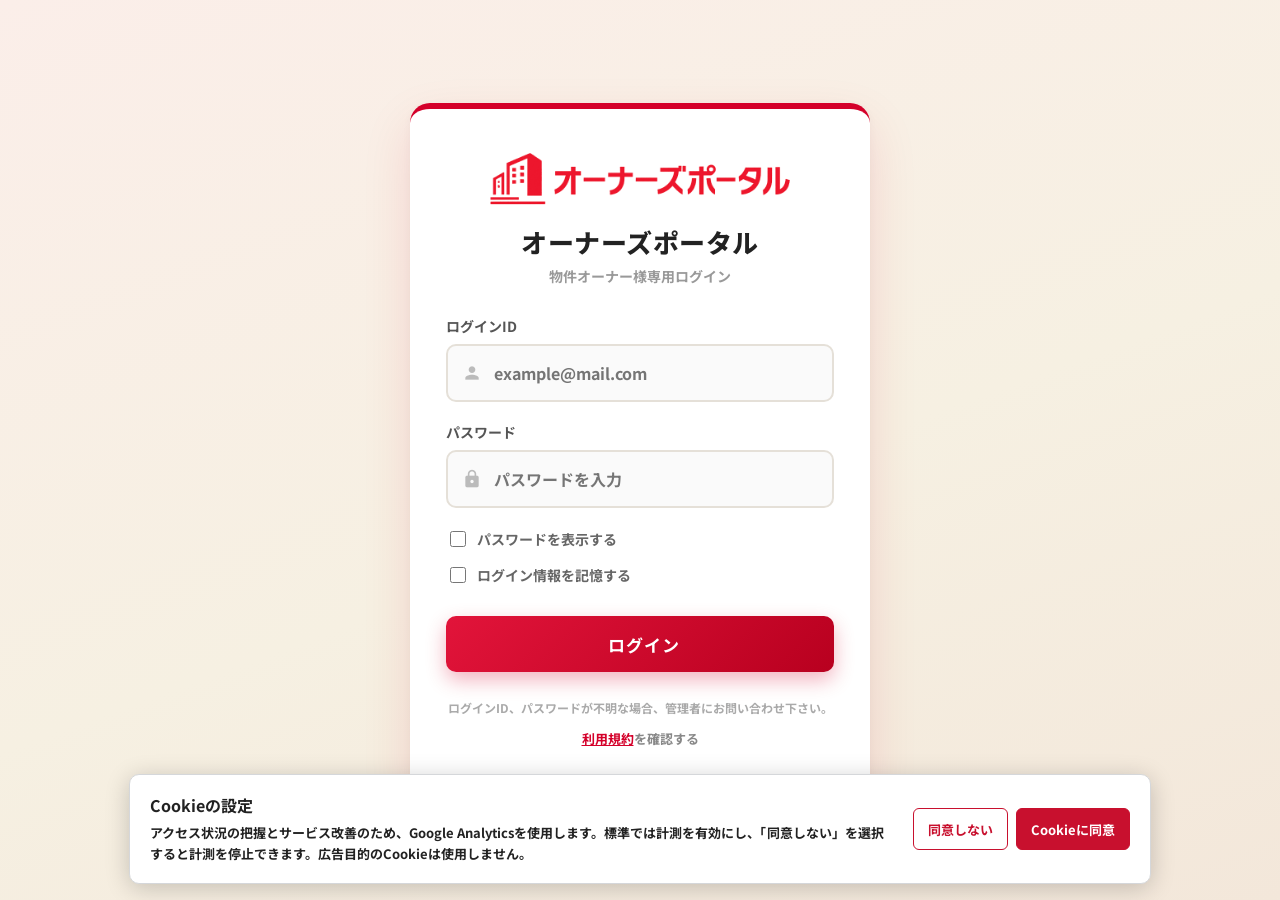
==== index.html @ cf44e049 "Add files via upload" ====
<!DOCTYPE html>
<html lang="ja">

  <head>
    <meta charset="UTF-8">
    <meta name="viewport" content="width=device-width, initial-scale=1">
    <title>オーナーズポータル</title>
    <link rel="icon" type="image/png" href="https://mpg023.github.io/OwnersPortal/favicon.png">
    <link rel="apple-touch-icon" href="https://mpg023.github.io/OwnersPortal/favicon.png">
    <meta name="apple-mobile-web-app-capable" content="yes">
    <meta name="apple-mobile-web-app-title" content="オーナーズポータル">
    <meta name="mobile-web-app-capable" content="yes">
    <link rel="manifest" href="./manifest.json">
    <script src="https://cdn.onesignal.com/sdks/web/v16/OneSignalSDK.page.js" defer></script>

<!-- Google tag (gtag.js) -->
<script async src="https://www.googletagmanager.com/gtag/js?id=G-DFJD58B505"></script>

<script>
window.dataLayer = window.dataLayer || [];

function gtag(){dataLayer.push(arguments);}

gtag('consent', 'default', {
  'analytics_storage': localStorage.getItem('owners_portal_analytics_consent') === 'denied'
    ? 'denied'
    : 'granted',
  'ad_storage': 'denied',
  'ad_user_data': 'denied',
  'ad_personalization': 'denied',
  'functionality_storage': 'granted',
  'security_storage': 'granted'
});

const analyticsConsentKey = 'owners_portal_analytics_consent';
const savedAnalyticsConsent = localStorage.getItem(analyticsConsentKey);

if (savedAnalyticsConsent === 'granted' || !savedAnalyticsConsent) {
  gtag('consent', 'update', {
    'analytics_storage': 'granted'
  });
}

function setCookieConsent(allowAnalytics) {
  const analyticsStorage = allowAnalytics ? 'granted' : 'denied';
  gtag('consent', 'update', {
    'analytics_storage': analyticsStorage,
    'ad_storage': 'denied',
    'ad_user_data': 'denied',
    'ad_personalization': 'denied'
  });
  if (allowAnalytics) {
    gtag('config', 'G-DFJD58B505', {
      send_page_view: true,
      debug_mode: true
    });
  }
  localStorage.setItem(analyticsConsentKey, analyticsStorage);
  document.getElementById('cookieConsentBanner').hidden = true;
  document.getElementById('cookieConsentSettings').hidden = false;
}

function showCookieConsent() {
  document.getElementById('cookieConsentBanner').hidden = false;
}

gtag('js', new Date());

gtag('config', 'G-DFJD58B505', {
  send_page_view: true,
  debug_mode: true
});
</script><link rel='stylesheet' href='https://fonts.googleapis.com/icon?family=Material+Icons'><link rel="stylesheet" href="https://fonts.googleapis.com/css2?family=Noto+Sans+JP:wght@300;400;500;600;700&display=swap"><link rel="stylesheet" href="./style.css">

  </head>
    
  <body>
  <link rel='stylesheet' href='https://fonts.googleapis.com/icon?family=Material+Icons'>

<section id="cookieConsentBanner" class="cookie-consent-banner" aria-label="Cookieの同意設定" aria-live="polite" hidden>
  <div class="cookie-consent-copy">
    <strong>Cookieの設定</strong>
    <p>アクセス状況の把握とサービス改善のため、Google Analyticsを使用します。標準では計測を有効にし、「同意しない」を選択すると計測を停止できます。広告目的のCookieは使用しません。</p>
  </div>
  <div class="cookie-consent-actions">
    <button type="button" class="cookie-consent-reject" onclick="setCookieConsent(false)">同意しない</button>
    <button type="button" class="cookie-consent-accept" onclick="setCookieConsent(true)">Cookieに同意</button>
  </div>
</section>
<button id="cookieConsentSettings" class="cookie-consent-settings" type="button" onclick="showCookieConsent()" hidden>Cookie設定</button>
<script>
if (localStorage.getItem(analyticsConsentKey) === 'granted' || localStorage.getItem(analyticsConsentKey) === 'denied') {
  document.getElementById('cookieConsentSettings').hidden = false;
} else {
  document.getElementById('cookieConsentBanner').hidden = false;
}
</script>
	  
<div id="loginPage" class="login-page">

  <div class="login-box">

    <div class="login-logo">
      <img src="./images/owner-logo.png" alt="オーナーズポータル" onerror="this.style.display='none'">
    </div>

    <h1 class="login-title">オーナーズポータル</h1>
    <p class="login-subtitle">物件オーナー様専用ログイン</p>

    <form id="loginForm" autocomplete="on">

      <div class="input-group">
        <label>ログインID</label>
        <div class="input-with-icon">
          <span class="material-icons">person</span>
          <input type="email" id="email" name="username" autocomplete="username" placeholder="example@mail.com">
        </div>
      </div>

      <div class="input-group">
        <label>パスワード</label>
        <div class="input-with-icon">
          <span class="material-icons">lock</span>
          <input type="password" id="password" name="password" autocomplete="current-password" placeholder="パスワードを入力">
        </div>
      </div>

      <div class="show-pass">
        <input type="checkbox" id="showPassCheckbox" onclick="togglePassword()">
        <label for="showPassCheckbox">パスワードを表示する</label>
      </div>

      <div class="remember-me">
        <input type="checkbox" id="rememberMeCheckbox">
        <label for="rememberMeCheckbox">ログイン情報を記憶する</label>
      </div>

      <button type="submit" class="login-btn">
        <span class="material-icons"></span>
        ログイン
      </button>

    </form>

    <p class="login-text">
      ログインID、パスワードが不明な場合、管理者にお問い合わせ下さい。
    </p>

    <p class="login-terms-link">
      <a href="javascript:void(0)" onclick="openTerms()">利用規約</a>を確認する
    </p>

  </div>

</div>

<!-- 利用規約（ログイン前でも閲覧できるよう、認証の外側に配置） -->
<div id="termsModal" class="pdf-viewer-modal">
  <div class="pdf-viewer-box terms-box">

    <div class="pdf-viewer-header">
      <span>利用規約</span>
      <button class="close-photo" onclick="closeTerms()">✕</button>
    </div>

    <div class="terms-body">
     
      <h3>第1条（適用）</h3>
      <p>
        本規約は、オーナーズポータル（以下「本サービス」といいます）の利用条件を定めるものです。
        本サービスをご利用いただく物件オーナー様（以下「利用者」といいます）は、本規約に同意のうえ、本サービスをご利用いただきます。
      </p>

      <h3>第2条（ログインID・パスワードの管理）</h3>
      <p>
        利用者は、自己の責任において、本サービスのログインID・パスワードを適切に管理するものとします。
        利用者は、いかなる場合にもログインID・パスワードを第三者に譲渡・貸与・共有してはならないものとします。
        ログインID・パスワードの管理不十分、使用上の過誤、第三者の使用等によって生じた損害の責任は利用者が負うものとし、運営者は一切の責任を負いません。
      </p>

      <h3>第3条（禁止事項）</h3>
      <p>利用者は、本サービスの利用にあたり、以下の行為をしてはならないものとします。</p>
      <ul>
        <li>法令または公序良俗に違反する行為</li>
        <li>他の利用者のログインID・パスワードを不正に使用する行為</li>
        <li>本サービスを通じて知り得た入居者様の氏名・家賃等の情報を、正当な目的なく第三者に開示・提供する行為</li>
        <li>本サービスの運営を妨害するおそれのある行為</li>
        <li>その他、運営者が不適切と判断する行為</li>
      </ul>

      <h3>第4条（提供情報の取り扱い）</h3>
      <p>
        本サービスに表示される入居者様の氏名・家賃・お支払い状況等の情報は、利用者ご自身が所有する物件の管理に関する情報であり、機密情報として適切に管理いただくものとします。
        利用者は、当該情報を本来の目的以外に使用してはならないものとします。
      </p>

      <h3>第5条（免責事項）</h3>
      <p>
        運営者は、本サービスに表示される情報の正確性・完全性・最新性について保証するものではありません。
        本サービスは、システムメンテナンス、通信障害、天災その他の事由により、予告なく一時的に利用できなくなる場合があります。
        運営者は、本サービスの利用または利用できなかったことにより利用者に生じた損害について、運営者の故意または重過失による場合を除き、一切の責任を負いません。
      </p>

      <h3>第6条（本サービスの変更・中断・終了）</h3>
      <p>
        運営者は、利用者への事前の通知なく、本サービスの内容を変更し、または本サービスの提供を中断・終了することができるものとします。
      </p>

      <h3>第7条（本規約の変更）</h3>
      <p>
        運営者は、必要と判断した場合には、利用者への通知なく本規約を変更できるものとします。変更後の本規約は、本サービス上に表示した時点より効力を生じるものとします。
      </p>

      <h3>第8条（準拠法・管轄裁判所）</h3>
      <p>
        本規約の解釈にあたっては、日本法を準拠法とします。本サービスに関して紛争が生じた場合には、運営者の本店所在地を管轄する裁判所を専属的合意管轄とします。
      </p>

      <h3>第9条（お問い合わせ）</h3>
      <p>
        本サービスに関するお問い合わせは、管理担当者までご連絡ください。
      </p>
      <h3 class="title_02 c-Heading--default">オーナーズポータルの利用について</h3>
		<div class="messages01">
			<p>本アプリケーションおよび本サービスの提供等にあたり、下記に記載する利用者情報を取得し、当該サービスの提供に必要な範囲内で利用します。</p>
			
			<h4>1. 情報収集モジュールによる取得</h4>
			<p>本アプリケーションおよび本サービスでは、下記の情報収集モジュールを利用し、<br>
			本サービスの品質向上を目的として、アプリの利用・操作履歴を取得し、アクセス状況及び利用状況の解析を行っています。 <br>
			これらの情報収集モジュールでは、個人を識別しない形で本サービスの利用に関する情報を収集しており、<br>
			当該情報がご利用者様を特定するために使用されることはありません。</p>
			
			<h5>１）Google Analytics</h5>
			<p>提供会社：Google Inc.<br>
			サービス名称：Google Analytics(<a href="https://marketingplatform.google.com/about/analytics/terms/jp/" target="_blank" class="c-text-break">https://marketingplatform.google.com/about/analytics/terms/jp/</a>)<br>
			プライバシーポリシー：<a href="https://www.google.com/intl/ja/policies/privacy/" target="_blank" class="c-text-break">https://www.google.com/intl/ja/policies/privacy/</a></p>
			
			<h5>２）Firebase Analytics </h5>
			<p>提供会社：Google Inc.<br>
			サービス名称：Firebase Analytics(<a href="https://firebase.google.com/terms/analytics?hl=ja" target="_blank" class="c-text-break">https://firebase.google.com/terms/analytics?hl=ja</a>)<br>
			プライバシーポリシー：<a href="https://www.google.com/intl/ja/policies/privacy/" target="_blank" class="c-text-break">https://www.google.com/intl/ja/policies/privacy/</a></p>

      <h5>３）Appmill（アプミル） </h5>
			<p>提供会社：株式会社ビヨンド.<br>
			サービス名称：Webサイト自動監視サービス Appmill（アプミル）(<a href="https://appmill.work/terms/" target="_blank" class="c-text-break">https://appmill.work/terms/</a>)<br>
			プライバシーポリシー：<a href="https://beyondjapan.com/privacypolicy/" target="_blank" class="c-text-break">https://beyondjapan.com/privacypolicy/</a></p>
			
      
			<h4>2. 位置情報の収集・利用</h4>
			<p>利用目的：本アプリケーションおよび本サービス提供の際、位置情報を確認し、位置情報に合わせたサービスの提供をするため。<br>
			取得方法：本アプリケーションおよび本サービスによる自動取得<br>
			なお、位置情報の収集を停止するには、情報端末上の設定の変更により位置情報の送信を停止することができます。</p>
		</div>

      <p class="terms-updated">制定日：2026年8月14日</p>
     <p class="terms-updated">改定日：2026年10月11日</p>
    </div>

  </div>
</div>

<!-- 一定時間操作がない場合に表示する画面 -->
<div id="timeoutPage" class="timeout-page" style="display:none;">

  <p>
    一定時間操作がありませんでしたので、安全確保のため画面を切断しました。<br>
    誠に申し訳ございませんが、画面下の”ログイン画面へ”から再度ログイン処理をお願いします。
  </p>

  <button class="timeout-btn" onclick="goToLoginFromTimeout()">
    ログイン画面へ
  </button>

</div>

<div class="app" id="portal" style="display:none;">

  <header class="mobile-portal-header">
    <div class="mobile-portal-brand"><img src="./images/owner-logo.png" alt="&#x30AA;&#x30FC;&#x30CA;&#x30FC;&#x30BA;&#x30DD;&#x30FC;&#x30BF;&#x30EB;" onerror="this.style.display='none'"></div>
    <button class="mobile-portal-menu-button" type="button" aria-label="&#x30E1;&#x30CB;&#x30E5;&#x30FC;&#x3092;&#x958B;&#x304F;" aria-controls="mobile-portal-menu" aria-expanded="false">
      <span class="mobile-portal-icon-wrap"><span class="mobile-portal-menu-icon" aria-hidden="true"><i></i><i></i><i></i></span><span class="mobile-portal-badge" aria-hidden="true" hidden></span></span>
      <span class="mobile-portal-menu-label">MENU</span>
    </button>
    <nav id="mobile-portal-menu" class="mobile-portal-menu" aria-label="&#x30E1;&#x30CB;&#x30E5;&#x30FC;" hidden>
      <button type="button" data-action="home"><span class="material-icons" aria-hidden="true">home</span>&#x30DB;&#x30FC;&#x30E0;</button>
      <button type="button" data-action="building"><span class="material-icons" aria-hidden="true">apartment</span>&#x5EFA;&#x7269;&#x306E;&#x72B6;&#x6CC1;</button>
      <button type="button" data-action="payment"><span class="material-icons" aria-hidden="true">payments</span>&#x304A;&#x652F;&#x6255;&#x3044;&#x306E;&#x72B6;&#x6CC1;</button>
      <button type="button" data-action="notice"><span class="material-icons" aria-hidden="true">campaign</span>&#x304A;&#x77E5;&#x3089;&#x305B;<span class="mobile-notice-count" hidden></span></button>
      <button type="button" data-action="inquiry"><span class="material-icons" aria-hidden="true">mail</span>&#x304A;&#x554F;&#x3044;&#x5408;&#x308F;&#x305B;</button>
      <button type="button" data-action="settings"><span class="material-icons" aria-hidden="true">settings</span>&#x8A2D;&#x5B9A;</button>
      <section class="mobile-menu-footer">
        <div class="mobile-menu-font-setting">
          <div class="mobile-menu-font-title"><span class="material-icons" aria-hidden="true">format_size</span><span>&#x6587;&#x5B57;&#x30B5;&#x30A4;&#x30BA;&#x306E;&#x5909;&#x66F4;</span></div>
          <div class="mobile-menu-font-options" role="group" aria-label="&#x6587;&#x5B57;&#x30B5;&#x30A4;&#x30BA;"><button type="button" data-size="small" aria-pressed="false">&#x5C0F;</button><button type="button" data-size="medium" aria-pressed="false">&#x4E2D;</button><button type="button" data-size="large" aria-pressed="false">&#x5927;</button></div>
        </div>
        <button type="button" class="mobile-menu-logout"><span class="material-icons" aria-hidden="true">logout</span>&#x30ED;&#x30B0;&#x30A2;&#x30A6;&#x30C8;</button>
      </section>
    </nav>
  </header>

  <header class="top-header">

    <div class="logo">
      <img src="./images/owner-logo.png" alt="オーナーズポータル" onerror="this.style.display='none'">
    </div>

    <div class="owner-info">
      <div id="ownerName">読み込み中...</div>
      <div id="ownerRole"></div>
    </div>

    <button class="logout-btn" onclick="logout()">
      ログアウト
    </button>

  </header>

  <section id="home" class="page active">

    <!-- スライダー -->
    <div class="home-slider">

      <div class="slides">

        <img class="slide active" src="https://mpg023.github.io/OwnersPortal/images/slider/slide1.jpg" onerror="this.style.display='none'">

        <img class="slide" src="https://mpg023.github.io/OwnersPortal/images/slider/slide2.JPG" onerror="this.style.display='none'">

        <img class="slide" src="https://mpg023.github.io/OwnersPortal/images/slider/slide3.JPG" onerror="this.style.display='none'">

        <img class="slide" src="https://mpg023.github.io/OwnersPortal/images/slider/slide4.JPG" onerror="this.style.display='none'">

        <img class="slide" src="https://mpg023.github.io/OwnersPortal/images/slider/slide5.JPG" onerror="this.style.display='none'">

		<img class="slide" src="https://mpg023.github.io/OwnersPortal/images/slider/slide6.JPG" onerror="this.style.display='none'">

		<img class="slide" src="https://mpg023.github.io/OwnersPortal/images/slider/slide7.JPG" onerror="this.style.display='none'">
    
  

      </div>

      <div class="slider-dots">
        <span class="dot active"></span>
        <span class="dot"></span>
        <span class="dot"></span>
        <span class="dot"></span>
        <span class="dot"></span>
		<span class="dot"></span>
		<span class="dot"></span>  
      </div>

    </div>

    <!-- オーナー名 -->
    <div class="owner-bar">
      <span id="ownerNameBar">
        読み込み中...
      </span>
    </div>

    <!-- アイコンメニュー -->
    <div class="home-grid">

      <div class="home-card" onclick="showPage('buildingInfo')">
        <span class="material-icons">apartment</span>
        <p>建物の状況</p>
      </div>

      <div class="home-card" onclick="openPaymentMenu()">
        <span class="material-icons">payments</span>
        <p>お支払いの状況</p>
      </div>

      <div class="home-card" onclick="showPage('dashboard')">
        <span class="material-icons">bar_chart</span>
        <p>ダッシュボード</p>
      </div>

		<div class="home-card" onclick="showPage('inquiry')">
        <span class="material-icons">mail</span>
        <p>お問い合わせ</p>
      </div>

    </div>

	     <!-- ホーム：最新のお知らせ5件 -->
    <section class="home-notice-section" aria-labelledby="homeNoticeHeading">
      <div class="home-notice-heading">
        <span class="material-icons" aria-hidden="true">campaign</span>
        <h2 id="homeNoticeHeading">お知らせ</h2>
      </div>
      <div id="homeNoticeList" class="home-notice-list" aria-live="polite">読み込み中...</div>
      <button type="button" class="home-notice-more" onclick="showPage('noticeListPage')">一覧へ<span aria-hidden="true"> →</span></button>
    </section>

   <button type="button" class="version-history-home-link" onclick="showPage('versionHistory')">
     <span class="material-icons" aria-hidden="true">history</span>
     <span>バージョン履歴</span>
     <span class="material-icons version-history-link-arrow" aria-hidden="true">chevron_right</span>
   </button>

  </section>

 <section id="versionHistory" class="page">
   <div class="page-title">
     <span class="material-icons" aria-hidden="true">history</span>
     <h2>バージョン履歴</h2>
   </div>

   <button type="button" class="back-btn" onclick="backHome()">← ホームへ戻る</button>

   <p id="versionHistoryStatus" class="version-history-status" role="status" aria-live="polite">
     バージョン履歴を読み込んでいます。
   </p>

   <div id="versionHistoryList" class="version-history-list"></div>
 </section>

  <section id="inquiry" class="page">
    <div class="notice-page-title">
      <span class="material-icons" aria-hidden="true">mail</span>
      <h2>お問い合わせ</h2>
    </div>

    <div class="inquiry-section">
      <h3>新規お問い合わせ</h3>
      <div class="contract-list-rule" aria-hidden="true"></div>
      <div class="inquiry-new-action">
        <button type="button" class="inquiry-primary-button" onclick="showPage('newInquiry')">
          新規お問い合わせ
        </button>
      </div>
    </div>

    <div class="inquiry-section">
      <h3>お問い合わせ履歴</h3>
      <div class="contract-list-rule" aria-hidden="true"></div>
      <div class="inquiry-history-controls">
        <label for="inquiryStatusFilter">回答状況</label>
        <select id="inquiryStatusFilter" onchange="renderInquiryHistory()">
          <option value="all">すべて</option>
          <option value="answered">回答あり</option>
          <option value="waiting">回答待ち</option>
        </select>
      </div>
      <p id="inquiryHistoryStatus" class="inquiry-status" role="status" aria-live="polite">
        お問い合わせ履歴を読み込んでいます。
      </p>
      <div id="inquiryHistoryList" class="inquiry-history-list"></div>
    </div>
  </section>

  <section id="newInquiry" class="page">
    <div class="notice-page-title">
      <span class="material-icons" aria-hidden="true">mail</span>
      <h2>新規お問い合わせ</h2>
    </div>

    <button type="button" class="back-btn" onclick="showPage('inquiry')">← お問い合わせへ戻る</button>

    <form id="inquiryForm" class="inquiry-form" onsubmit="submitInquiry(event)">
      <label for="inquiryCategory">カテゴリ</label>
      <select id="inquiryCategory" name="category" required>
        <option value="">カテゴリを選択して下さい。</option>
        <option value="ログインについて。">ログインについて。</option>
        <option value="オーナーズポータル操作に関して。">オーナーズポータル操作に関して。</option>
        <option value="ご契約に関して。">ご契約に関して。</option>
        <option value="建物管理に関して。">建物管理に関して。</option>
        <option value="お支払いに関して。">お支払いに関して。</option>
        <option value="オーナー様情報に関して。">オーナー様情報に関して。</option>
        <option value="その他。">その他。</option>
      </select>

      <label for="inquirySubject">件名</label>
      <input id="inquirySubject" name="subject" type="text" maxlength="100" required>

      <label for="inquiryMessage">お問い合わせ内容</label>
      <textarea id="inquiryMessage" name="message" rows="6" maxlength="5000" required></textarea>

      <div class="inquiry-form-actions">
        <button type="submit" class="inquiry-primary-button" id="inquirySubmitButton">送信</button>
      </div>
      <p id="inquiryFormStatus" class="inquiry-status" role="status" aria-live="polite"></p>
    </form>
  </section>

  <section id="buildingInfo" class="page">

    <div class="building-info-page-title">
      <span class="material-icons" aria-hidden="true">apartment</span>
      <h2>建物の状況</h2>
    </div>

    <div class="contract-list-heading">
      <h3>契約一覧</h3>
      <div class="contract-list-rule" aria-hidden="true"></div>
      <p class="contract-sales-contact">営業担当：松本支店&nbsp; 唐木　大河</p>
    </div>

    <div id="propertyContainer" class="property-grid"></div>

  </section>

  <section id="recruit-select" class="page">

    <h2>募集状況を選択してください。</h2>

    <div class="property-grid">

      <div class="property-card" onclick="showPage('building-status')">
        <div class="property-body">
          <h3>ルミナス・スターズ</h3>
          <p>募集状況を見る</p>
        </div>
      </div>

      <div class="property-card" onclick="showPage('komatsu-status')">
        <div class="property-body">
          <h3>小松住宅</h3>
          <p>募集状況を見る</p>
        </div>
      </div>

    </div>

  </section>
	
  <section id="komatsu-status" class="page">
	  <div class="building-info-page-title">
      <span class="material-icons" aria-hidden="true">apartment</span>
      <h2>入居募集状況</h2>
    </div>
	<div class="contract-list-rule" aria-hidden="true"></div>  
    <h2>小松住宅の募集状況</h2>
	<div class="contract-list-rule" aria-hidden="true"></div>
    <div class="title-line"></div>
    <div class="info-box auto-date"></div>
    <h3>住居</h3>
    <table class="status-table">
      <thead>
        <tr>
          <th>部屋No.</th>
          <th>募集状況</th>
          <th>入居日</th>
          <th>募集時の家賃</th>
          <th>入居者名</th>
          <th>備考</th>
        </tr>
      </thead>
      <tbody id="komatsu-housing-table">
        <tr>
          <td colspan="6" style="text-align:center">読み込み中...</td>
        </tr>
      </tbody>
    </table>

    <h3>駐車場</h3>
    <table class="status-table">
      <thead>
        <tr>
          <th>駐車場コード</th>
          <th>募集状況</th>
          <th>入居日</th>
          <th>募集時の駐車料</th>
          <th>入居者名</th>
          <th>備考</th>
        </tr>
      </thead>
      <tbody id="komatsu-parking-table">
        <tr>
          <td colspan="6" style="text-align:center">読み込み中...</td>
        </tr>
      </tbody>
    </table>

    <div class="info-box" style="margin-top:30px;">

      募集状況には、ご入居までの5つの状態があります。<br><br>

      <strong>募集中 → お申込 → ご契約済 → 入居手続中 → ご入居済</strong><br><br>

      ※「お申込」は、入居希望者がいる状態です。<br><br>

      ※ ご契約済・入居手続中・ご入居済は、入居日時点の消費税率で表示しています。<br>
      ※ 募集時と記載されている場合も、日付時点の最新の募集状況が表示される場合があります。<br>
      ※ 入居者様の氏名については「*****」にて記載しております。<br>
      ※ 募集開始直後や、募集中のお部屋が仮押えされた場合は、『●ホームズ掲載ページを見る』の遷移先が表示されない場合があります。

    </div>
  </section>

  <section id="building-status" class="page">
	<div class="building-info-page-title">
      <span class="material-icons" aria-hidden="true">apartment</span>
      <h2>入居募集状況</h2>
    </div>  
	<div class="contract-list-rule" aria-hidden="true"></div>  
    <h2>ルミナス・スターズの募集状況</h2>
	<div class="contract-list-rule" aria-hidden="true"></div>  
    <div class="title-line"></div>
    <div class="info-box auto-date"></div>
    <h3>住居</h3>
    <table class="status-table">
      <thead>
        <tr>
          <th>部屋No.</th>
          <th>募集状況</th>
          <th>入居日</th>
          <th>募集時の家賃</th>
          <th>入居者名</th>
          <th>備考</th>
        </tr>
      </thead>
      <tbody id="building-housing-table">
        <tr>
          <td colspan="6" style="text-align:center">読み込み中...</td>
        </tr>
      </tbody>
    </table>


<h3>駐車場</h3>
<table class="status-table">
  <thead>
    <tr>
      <th>駐車場コード</th>
      <th>募集状況</th>
      <th>入居日</th>
      <th>募集時の駐車料</th>
      <th>入居者名</th>
      <th>備考</th>
    </tr>
  </thead>
  <tbody id="building-parking-table">
    <tr class="status-empty-row">
      <td colspan="6" style="text-align:center">
        読み込み中...
      </td>
    </tr>
  </tbody>
</table>
	  
    <div class="info-box" style="margin-top:30px;">

      募集状況には、ご入居までの5つの状態があります。<br><br>

      <strong>募集中 → お申込 → ご契約済 → 入居手続中 → ご入居済</strong><br><br>

      ※「お申込」は、入居希望者がいる状態です。<br><br>

      ※ ご契約済・入居手続中・ご入居済は、入居日時点の消費税率で表示しています。<br>
      ※ 募集時と記載されている場合も、日付時点の最新の募集状況が表示される場合があります。<br>
      ※ 入居者様の氏名については「*****」にて記載しております。<br>
      ※ 募集開始直後や、募集中のお部屋が仮押えされた場合は、『●いい部屋ネット掲載ページを見る』の遷移先が表示されない場合があります。

    </div>
  </section>

  <section id="ownerInfo" class="page">
    
    <div class="notice-page-title">
      <span class="material-icons" aria-hidden="true">settings</span>
      <h2>設定</h2>
    </div>
    <div class="settings-box">

      <div class="settings-group">
        <h3>文字サイズ</h3>
        <div class="settings-row">
          <span class="settings-label">表示文字の大きさ</span>
          <div class="font-size-buttons" role="group" aria-label="文字サイズ">
            <button type="button" class="font-size-btn" data-font-size="small" onclick="setFontSize('small')" aria-label="文字サイズを小にする">小</button>
            <button type="button" class="font-size-btn" data-font-size="medium" onclick="setFontSize('medium')" aria-label="文字サイズを中にする">中</button>
            <button type="button" class="font-size-btn" data-font-size="large" onclick="setFontSize('large')" aria-label="文字サイズを大にする">大</button>
          </div>
        </div>
      </div>

      <div class="settings-group">
        <h3>アカウント情報</h3>
        <div class="settings-row">
          <span class="settings-label">ログインID（メールアドレス）</span>
          <span id="settingsEmail" class="settings-value">-</span>
        </div>
      </div>

      <div class="settings-group">
        <h3>パスワード</h3>
        <p class="settings-desc">
          登録されているメールアドレス宛に、パスワード再設定用のリンクを送信します。
        </p>
        <button id="settingsResetPasswordBtn" class="settings-btn" onclick="sendPasswordResetFromSettings()">
          <span class="material-icons">lock_reset</span>
          パスワード再設定メールを送る
        </button>
        <p id="settingsPasswordMessage" class="settings-message"></p>
      </div>

 <div class="settings-group">
        <h3>ログイン情報の記憶</h3>
        <div class="settings-row">
          <span class="settings-label">状態</span>
          <span id="settingsRememberStatus" class="settings-value">-</span>
        </div>
        <button class="settings-btn settings-btn-outline" onclick="clearRememberedLoginFromSettings()">
          <span class="material-icons">delete_outline</span>
          このブラウザの記憶を削除する
        </button>
      </div>
		
      <div class="settings-group">
        <h3>プッシュ通知</h3>
        <p class="settings-desc">
          この端末でプッシュ通知を受け取る設定をします。Androidは対応ブラウザーから設定できます。<br>
          <strong>iPhone・iPadをお使いの方へ：</strong>
          iOS/iPadOS 16.4以降が必要です。共有ボタンから「ホーム画面に追加」し、追加したアイコンから開いて通知をONにしてください。
        </p>

        <div class="settings-row">
          <span class="settings-label">この端末での通知</span>
          <label class="settings-toggle">
            <input type="checkbox" id="pushToggle" onchange="onPushToggleChange()">
            <span class="settings-toggle-slider"></span>
          </label>
        </div>

        <p id="settingsPushMessage" class="settings-message"></p>
      </div>

      <div class="settings-group">
        <h3>利用規約・プライバシーポリシー</h3>
        <button class="settings-terms-btn" onclick="openTerms()">
          <span class="material-icons">description</span>
          利用規約
        </button>
        <button class="settings-terms-btn" onclick="openTerms()">
          <span class="material-icons">description</span>
          プライバシーポリシー
        </button>

    </div>

  </section>

  <section id="dashboard" class="page">

   <div class="notice-page-title">
      <span class="material-icons" aria-hidden="true">bar_chart</span>
      <h2>ダッシュボード</h2>
    </div>

    <div class="dashboard-grid">

      <div class="dashboard-card">
        <h3>お支払い金額の月別推移</h3>
        <canvas id="paymentChart"></canvas>
      </div>

      <div class="dashboard-card">
        <h3>入居率（住居）</h3>
        <canvas id="occupancyChart"></canvas>
        <p id="occupancyChartSummary" class="dashboard-summary"></p>
      </div>

      <div class="dashboard-card">
        <h3>修繕負担内訳</h3>
        <canvas id="repairChart"></canvas>
        <p id="repairChartEmpty" class="dashboard-summary" style="display:none;">
          金額データがありません。スプレッドシートの負担額の列に、数字（例：15,000円）が入っているかご確認ください。
        </p>
      </div>

    </div>

  </section>

  <section id="income" class="page">

    <div class="page-title">
      <span class="material-icons">calculate</span>
      <h2>年間収支内訳書（毎年1月下旬に掲載予定です）</h2>
    </div>

    <div class="year-bar">

      <button id="prevYearBtn">
        ◀ 前年
      </button>

      <select
        id="incomeYear"
        aria-label="年間収支内訳書の年を選択"
        onchange="selectIncomeYear(this.value)"
      >
        <option value="2026">2026年</option>
      </select>

      <button id="nextYearBtn">
        次年 ▶
      </button>

    </div>

    <p class="repair-note">
      ※書類に記載の日付とオーナーズポータルでの開示日は異なります。
    </p>

    <table class="payment-table">

      <thead>
        <tr>
          <th>書類名</th>
          <th>掲載日</th>
        </tr>
      </thead>

      <tbody id="incomeTableBody">
      </tbody>

    </table>

  </section>

  <section id="inspection" class="page">

    <div class="inspection-header">
      <span class="material-icons">apartment</span>
      <h2>建物定期報告書</h2>
    </div>

    <div class="inspection-infobar">

      <div class="inspection-infobar-left">
        <div>建物名称：<strong id="inspectionBuildingName"></strong></div>
        <div>建物点検日：<span id="inspectionCheckDate"></span></div>
      </div>

      <div class="inspection-infobar-right">
        <a class="inspection-pdf-link" id="inspectionPdfLink" href="#" target="_blank" rel="noopener">
          <span class="material-icons">picture_as_pdf</span>
          PDFダウンロード
        </a>

        <button class="inspection-history-link" onclick="openInspectionHistory()">
          <span class="material-icons">history</span>
          過去履歴
        </button>
      </div>

    </div>

    <div class="inspection-tabs">
      <button class="inspection-tab active" onclick="showInspectionTab('cover', this)">表紙</button>
      <button class="inspection-tab" onclick="showInspectionTab('check1', this)">点検1</button>
      <button class="inspection-tab" onclick="showInspectionTab('check2', this)">点検2<br>総合判定</button>
      <button class="inspection-tab" onclick="showInspectionTab('cleaning', this)">清掃</button>
      <button class="inspection-tab" onclick="showInspectionTab('occupancy', this)">入居状況</button>
      <button class="inspection-tab" onclick="showInspectionTab('contract', this)">契約更新<br>完了状況</button>
      <button class="inspection-tab" onclick="showInspectionTab('reception', this)">受付・<br>対応状況</button>
      <button class="inspection-tab" onclick="showInspectionTab('meeting', this)">お打合せ<br>履歴</button>
    </div>

    <div id="inspectionPlaceholder" style="display:none; padding: 40px 10px; color:#777; font-size:16px;">
      準備中です。
    </div>

    <div id="inspectionContent">

      <div class="inspection-group" id="inspectionGroupCover">

        <!--==============================
建物定期報告書
Page 1
==============================-->

        　<div class="inspection-page" id="inspectionPage1">

          <div class="inspection-cover">

            <h1>建物定期報告書</h1>

            <div class="inspection-subtitle">
              BUILDING INSPECTION REPORT
            </div>

            <h3 class="inspection-section-title">基本情報</h3>

            <div class="inspection-info-box">

              <div class="inspection-info-photo">
                <img id="inspectionMainPhoto" onerror="this.style.display='none'">
              </div>

              <table class="inspection-info-table">

                <tr>
                  <th>オーナー様</th>
                  <td id="reportOwner"></td>
                </tr>

                <tr>
                  <th>管理営業所</th>
                  <td id="reportOffice"></td>
                </tr>

                <tr>
                  <th>担当者</th>
                  <td id="reportStaff"></td>
                </tr>

                <tr>
                  <th>建物点検日</th>
                  <td id="reportInspectionDate"></td>
                </tr>

                <tr>
                  <th>建物CD</th>
                  <td id="reportBuildingCode"></td>
                </tr>

                <tr>
                  <th>建物完成日</th>
                  <td id="reportCompletionDate"></td>
                </tr>

                <tr>
                  <th>契約形態</th>
                  <td id="reportContract"></td>
                </tr>

              </table>

            </div>

            <div class="inspection-summary">

              <h3>総合判定</h3>

              <div class="inspection-rank" id="coverSummaryRank"></div>
              <p id="coverSummaryText"></p>

            </div>

          </div>

        </div>

      </div>

      <div class="inspection-group" id="inspectionGroupCheck1" style="display:none;">

        <!--==============================
Page 2
外壁・屋根・基礎
===============================-->

        <div class="inspection-page" id="inspectionPage2">

          <h2 class="inspection-title">

            外壁・屋根・基礎

          </h2>

          <table class="inspection-check">

            <thead>

              <tr>

                <th width="28%">点検項目</th>

                <th width="12%">判定</th>

                <th>コメント</th>

              </tr>

            </thead>

            <tbody id="checkTableWall">
            </tbody>

          </table>

          <div class="inspection-photo-grid" id="photoGridWall">
          </div>

        </div>

        <!--==============================
Page 3
共用部点検
===============================-->

        <div class="inspection-page" id="inspectionPage3">

          <h2 class="inspection-title">

            共用部点検

          </h2>

          <table class="inspection-check">

            <thead>

              <tr>

                <th width="28%">点検項目</th>
                <th width="12%">判定</th>
                <th>コメント</th>

              </tr>

            </thead>

            <tbody id="checkTableCommon">
            </tbody>

          </table>

          <div class="inspection-photo-grid" id="photoGridCommon">
          </div>

          <div class="inspection-comment">

            <h3>点検所見</h3>

            <textarea id="inspectionComment1" rows="6" readonly></textarea>

          </div>

        </div>

        <!--==============================
Page 4
設備点検
===============================-->

        <div class="inspection-page" id="inspectionPage4">

          <h2 class="inspection-title">

            設備点検

          </h2>

          <table class="inspection-check">

            <thead>

              <tr>

                <th width="28%">設備</th>

                <th width="12%">判定</th>

                <th>コメント</th>

              </tr>

            </thead>

            <tbody id="checkTableFacility">
            </tbody>

          </table>

          <div class="inspection-photo-grid" id="photoGridFacility">
          </div>

          <div class="inspection-comment">

            <h3>
              設備点検コメント
            </h3>

            <textarea id="inspectionComment2" rows="6" readonly></textarea>

          </div>

        </div>

      </div>

      <div class="inspection-group" id="inspectionGroupCheck2" style="display:none;">

        <!--==============================
Page 5
写真一覧
===============================-->

        <div class="inspection-page" id="inspectionPage5">

          <h2 class="inspection-title">

            点検写真

          </h2>

          <p class="inspection-note">

            点検時に撮影した写真です。

          </p>

          <div class="inspection-gallery" id="inspectionGallery">
          </div>

        </div>

        <!-- 写真拡大 -->

        <div id="inspectionImageModal" class="image-modal">

          <div class="image-modal-content">

            <img id="inspectionModalImage">

            <div class="modal-buttons">

              <button onclick="closeInspectionImage()">

                閉じる

              </button>

            </div>

          </div>

        </div>

        <!--==============================
Page 6
総合判定
===============================-->

        <div class="inspection-page" id="inspectionPage6">

          <h2 class="inspection-title">

            総合判定

          </h2>

          <table class="inspection-summary-table">

            <tr>

              <th width="220">

                建物全体判定

              </th>

              <td>

                <span class="rank-good" id="summaryRank"></span>

              </td>

            </tr>

            <tr>

              <th>

                緊急対応

              </th>

              <td id="summaryUrgent">

                なし

              </td>

            </tr>

            <tr>

              <th>

                推奨修繕

              </th>

              <td id="summaryRecommend">

                現時点ではありません。

              </td>

            </tr>

            <tr>

              <th>

                次回点検

              </th>

              <td id="summaryNextDate">

                2026年9月予定

              </td>

            </tr>

          </table>

          <br>

          <h3>

            点検担当コメント

          </h3>

          <textarea id="staffComment" rows="8" readonly></textarea>

          <br><br>

          <h3>

            オーナー様へのご案内

          </h3>

          <textarea id="ownerComment" rows="8" readonly></textarea>

          <br><br>

          <div class="inspection-sign">

            <div>

              点検担当者

              <br><br>

              <strong id="inspectionSignedStaff"></strong>

            </div>

            <div>

              点検日

              <br><br>

              <strong id="inspectionSignedDate"></strong>

            </div>

          </div>

        </div>

      </div>

      <div class="inspection-group" id="inspectionGroupCleaning" style="display:none;">
        <h3 class="inspection-section-title">清掃記録</h3>
        <div class="inspection-table-scroll">
          <table class="inspection-occupancy-table">
            <thead>
              <tr><th>清掃日</th><th>清掃箇所</th><th>清掃内容</th><th>判定</th><th>コメント</th><th>写真</th></tr>
            </thead>
            <tbody id="inspectionCleaningBody"></tbody>
          </table>
        </div>
      </div>

      <div class="inspection-group" id="inspectionGroupOccupancy" style="display:none;">

        <h3 class="inspection-section-title">ご入居状況</h3>

        <p class="inspection-note">
          ※入居者様の氏名については「*」にて記載しております。
        </p>

        <p class="inspection-note">
          上記の建物点検日時点の情報を表示しています。最新の入居状況は、入居募集状況にてご確認ください。
        </p>

        <div class="inspection-table-scroll">

          <table class="inspection-occupancy-table">

            <thead>
              <tr>
                <th>部屋No.</th>
                <th>契約番号</th>
                <th>入居者名</th>
                <th>家賃</th>
                <th>駐車場</th>
                <th>入居日</th>
                <th>契約満了日</th>
                <th>備考</th>
              </tr>
            </thead>

            <tbody id="occupancyTableBody">
            </tbody>

          </table>

        </div>

      </div>

      <div class="inspection-group" id="inspectionGroupContract" style="display:none;">
        <h3 class="inspection-section-title">契約更新・完了状況</h3>
        <div class="inspection-table-scroll">
          <table class="inspection-occupancy-table">
            <thead>
              <tr><th>部屋No.</th><th>契約番号</th><th>契約者名</th><th>更新期限</th><th>更新状況</th><th>完了日</th><th>備考</th></tr>
            </thead>
            <tbody id="inspectionContractBody"></tbody>
          </table>
        </div>
      </div>

      <div class="inspection-group" id="inspectionGroupReception" style="display:none;">
        <h3 class="inspection-section-title">受付・対応状況</h3>
        <div class="inspection-table-scroll">
          <table class="inspection-occupancy-table">
            <thead>
              <tr><th>受付日</th><th>受付内容</th><th>対応状況</th><th>担当者</th><th>対応日</th><th>対応内容</th></tr>
            </thead>
            <tbody id="inspectionReceptionBody"></tbody>
          </table>
        </div>
      </div>

      <div class="inspection-group" id="inspectionGroupMeeting" style="display:none;">
        <h3 class="inspection-section-title">お打合せ履歴</h3>
        <div class="inspection-table-scroll">
          <table class="inspection-occupancy-table">
            <thead>
              <tr><th>打合せ日</th><th>参加者</th><th>議題</th><th>決定事項</th><th>次回予定</th><th>備考</th></tr>
            </thead>
            <tbody id="inspectionMeetingBody"></tbody>
          </table>
        </div>
      </div>

    </div>

  </section>

  <section id="setting" class="page">
    <h2>設定</h2>
    <button onclick="logout()">ログアウト</button>
  </section>

  <section id="detail" class="page">
    <button class="back-btn" onclick="backHome()">← 戻る</button>
    <h2 id="buildingName">建物の状況</h2>
    <div class="card-button-area">
      <button class="recruit-btn" onclick="event.stopPropagation(); showPage('building-status')">
        募集状況を見る
      </button>
      <button id="historyButton" class="history-btn" onclick="event.stopPropagation(); openPhotoMenu();">
        写真を見る
      </button>
    </div>
    <table class="card-table">
      <tr>
        <th>契約形態</th>
        <td id="contract"></td>
      </tr>
      <tr>
        <th>管理営業所</th>
        <td id="office"></td>
      </tr>
      <tr>
        <th>担当者</th>
        <td id="staff"></td>
      </tr>
      <tr>
        <th>点検実施日</th>
        <td id="inspectionDate"></td>
      </tr>
      <tr>
        <th>清掃実施日</th>
        <td id="cleaningDate"></td>
      </tr>
      <tr>
        <th>契約日</th>
        <td id="contractDate"></td>
      </tr>
      <tr>
        <th>完工日</th>
        <td id="completion"></td>
      </tr>
      <tr>
        <th>築年数</th>
        <td id="age"></td>
      </tr>
      <tr id="totalBuildingsRow">
        <th>総戸数</th>
        <td id="totalBuildings"></td>
      </tr>
      <tr>
        <th>入居戸数</th>
        <td id="occupiedUnits"></td>
      </tr>
      <tr>
        <th>入居率</th>
        <td id="occupancyRate"></td>
      </tr>
      <tr>
        <th>退去数</th>
        <td id="moveOut"></td>
      </tr>
      <tr>
        <th>今後入居</th>
        <td id="futureOccupied"></td>
      </tr>
      <tr>
        <th>見込み入居率</th>
        <td id="futureRate"></td>
      </tr>
    </table>
  </section>

  <section id="noticeListPage" class="page">
   
    <div class="notice-page-title">
      <span class="material-icons" aria-hidden="true">campaign</span>
      <h2>お知らせ</h2>
    </div>

    <div class="year-bar notice-year-bar">
      <div id="noticeYear" aria-label="表示中のお知らせの年">2026年</div>
    </div>

    <p class="notice-page-note">
      掲載されているお知らせの内容は、掲載日時点のものです。<br>
      その後変更されることがございますので、予めご了承下さい。
      <span>※お知らせは30秒ごとに自動更新します。</span>
    </p>

    <div id="noticeList" class="notice-list">読み込み中...</div>
  </section>

  <section id="noticeDetailPage" class="page">
    <button class="back-btn" onclick="backNoticeList()">← 戻る</button>
    <div class="notice-detail">
      <div id="detailDate" class="notice-date"></div>
      <h2 id="detailTitle"></h2>
      <div id="detailBody"></div>
    </div>
  </section>

  <section id="repair-status" class="page">

    <button class="back-btn" onclick="backHome()">
      ← 戻る
    </button>

    <div id="repairTitle" class="repair-title">
      修繕工事の状況
    </div>

    <div class="repair-line"></div>

    <p class="repair-note">
      ※オーナー様工事に入居者様ご負担分が含まれる場合があります。
    </p>

    <table class="repair-table">

      <thead>
        <tr>
          <th>建物</th>
          <th>工事名</th>
          <th>部屋</th>
          <th>オーナー様負担</th>
          <th>入居者様負担</th>
          <th>大東負担</th>
          <th>対応状況</th>
        </tr>
      </thead>

      <tbody id="repairTable"></tbody>

    </table>

  </section>

  <section id="building-documents" class="page">

    <button class="back-btn" onclick="backHome()">
      ← 戻る
    </button>

    <div class="page-title">
      <span class="material-icons">apartment</span>
      <h2>建築に関わる申請書類・図面等</h2>
    </div>

    <div class="document-building-badge">
      建物名称：　<span id="documentBuildingName"></span>
    </div>

    <table class="document-table">
      <tbody id="documentList"></tbody>
    </table>

    <p class="repair-note">
      ※2026年4月1日以降の報告書がご覧いただけます。また、掲載内容についてご不明点等ありましたら、担当者へお問い合わせいただきますようお願いいたします。
    </p>

  </section>

  <section id="aftercare-documents" class="page">

    <button class="back-btn" onclick="backHome()">
      ← 戻る
    </button>

     <div class="notice-page-title">
      <span class="material-icons" aria-hidden="true">verified</span>
      <h2>アフターサービス点検報告書</h2>
    </div>

    <div class="document-building-badge">
      建物名称：　<span id="aftercareBuildingName"></span>
    </div>

    <table class="document-table">
      <thead>
        <tr>
          <th>書類名</th>
          <th>掲載日</th>
          <th>改定日</th>
        </tr>
      </thead>
      <tbody id="aftercareDocumentList"></tbody>
    </table>

    <p class="repair-note">
      ※2026年4月1日以降の報告書がご覧いただけます。また、掲載内容についてご不明点等ありましたら、担当者へお問い合わせいただきますようお願いいたします。
    </p>

  </section>

  <section id="paymentPage" class="page">

    <div class="page-title">
      <span class="material-icons">paid</span>
      <h2>月々のお支払い</h2>
    </div>

    <div class="month-bar">

      <button id="prevMonthBtn">
        ◀ 前月
      </button>

      <div
        id="paymentMonth"
        role="button"
        tabindex="0"
        onclick="openMonthPicker()"
        onkeydown="if(event.key==='Enter'||event.key===' '){event.preventDefault();openMonthPicker();}"
        aria-haspopup="dialog"
        aria-controls="monthPickerModal"
      >
        ーーーー年ーー月
      </div>

      <button id="nextMonthBtn">
        次月 ▶
      </button>

    </div>

    <div class="payment-total">

      <div class="payment-label">
        お支払額合計
      </div>

      <div class="payment-price" id="paymentTotal">
        ー円
      </div>

    </div>

    <table class="payment-table">

      <thead>

        <tr>

          <th>書類名</th>
          <th>お支払日</th>
          <th>お支払額</th>

        </tr>

      </thead>

      <tbody id="paymentTableBody">
      </tbody>

    </table>

  </section>

  <section id="construction-status" class="page">
    <button class="back-btn" onclick="backHome()">← 戻る</button>

     <div class="notice-page-title">
      <span class="material-icons" aria-hidden="true">apartment</span>
      <h2>工事の状況</h2>
    </div>

    <div class="construction-box">

      <div class="construction-project-title" id="constructionProjectTitle">
        読み込み中...
      </div>

      <div class="construction-tabs">
        <button class="construction-tab active" data-category="all" onclick="filterConstructionTab('all')">すべて</button>
        <button class="construction-tab" data-category="定点写真" onclick="filterConstructionTab('定点写真')">定点写真</button>
        <button class="construction-tab" data-category="他写真" onclick="filterConstructionTab('他写真')">他写真</button>
        <button class="construction-tab" data-category="スケジュール" onclick="filterConstructionTab('スケジュール')">スケジュール</button>
      </div>

      <div class="construction-viewer">

        <div class="construction-main">

          <div class="construction-meta">
            <span>撮影日：<strong id="constructionDate">-</strong></span>
            <span>工程：<strong id="constructionPhase">-</strong></span>
          </div>

          <img id="constructionMainImage" src="" alt="工事写真" onclick="openConstructionImage()" onerror="this.style.display='none'">

          <div class="construction-buttons">
            <button onclick="prevConstruction()">戻る</button>
            <button onclick="nextConstruction()">次へ</button>
            <button onclick="toggleConstructionSlide()">スライドショー</button>
            <button onclick="openConstructionImage()">拡大</button>
          </div>

        </div>

        <div class="construction-side">
          <div class="construction-side-scroll" id="constructionList"></div>
          <div class="construction-side-nav">
            <button onclick="scrollConstructionList(-1)"><span class="material-icons">expand_less</span></button>
            <button onclick="scrollConstructionList(1)"><span class="material-icons">expand_more</span></button>
          </div>
        </div>

      </div>

    </div>
  </section>

  <section id="building-history" class="page">
    <button class="back-btn" onclick="backHome()">← 戻る</button>
	  
    <div class="notice-page-title">
      <span class="material-icons" aria-hidden="true">apartment</span>
      <h2 id="buildingHistoryTitle">建物完成までの歩み</h2>
    </div>

	  
    <div class="history-viewer">
      <div class="history-main">
        <img id="mainHistoryImage" src="" alt="工事写真" onclick="openHistoryImage()">
        <div class="history-buttons">
          <button onclick="prevHistory()">◀ 戻る</button>
          <button onclick="nextHistory()">次へ ▶</button>
          <button onclick="toggleSlide()">▶ スライドショー</button>
        </div>
      </div>
      <div class="history-side">
        <h3>写真一覧</h3>
        <div id="historyList"></div>
      </div>
    </div>
  </section>

  <nav class="bottom-nav">

    <!-- ホーム -->
    <button onclick="backHome()">
      <span class="material-icons">home</span>
      <span>ホーム</span>
    </button>

    <!-- 建物の状況 -->
    <button onclick="showPage('buildingInfo')">
      <span class="material-icons">apartment</span>
      <span>建物の状況</span>
    </button>

    <!-- お支払い -->
    <button onclick="openPaymentMenu()">
      <span class="material-icons">payments</span>
      <span>お支払いの状況</span>
    </button>

    <!-- お知らせ -->
    <button onclick="showPage('noticeListPage')">
      <div class="icon-wrap">
        <span class="material-icons">campaign</span>
        <span id="noticeCount" class="notice-badge"></span>
      </div>

      <span>お知らせ</span>
    </button>

    <!-- 設定 -->
    <button onclick="showPage('ownerInfo')">
      <span class="material-icons">settings</span>
      <span>設定</span>
    </button>

  </nav>

  <footer class="site-footer">
    <span class="site-footer-ssl">
      <span class="material-icons">lock</span>
      SSL暗号化通信で保護されています
    </span>
    <span class="site-footer-copyright">
      © 2026 OwnersPotal
    </span>
  </footer>

  <div id="loadingOverlay" class="loading-overlay">
    <div class="loading-box">
      <img src="https://www.image2url.com/r2/default/gifs/1782559479705-0ab57c6f-6bb9-43ab-8b60-355233b3bcb6.gif" class="loading-spinner" onerror="this.style.display='none'">
      <div class="loading-text">Loading...</div>
    </div>
  </div>

  <!-- 写真メニュー -->
  <div id="photo-menu" class="photo-menu">

    <div class="photo-box">

      <div class="photo-header">
        <span class="header-title">
          <span class="material-icons">apartment</span>
          <span>建物に関する写真</span>
        </span>

        <button class="close-photo" onclick="closePhotoMenu()">✕</button>
      </div>

      <button class="photo-item" onclick="closePhotoMenu();showPage('construction-status');loadConstructionStatus(currentPhotoBuilding);">
        <span class="material-icons">home</span>
        <span>工事の状況</span>
      </button>

      <button class="photo-item" onclick="closePhotoMenu();showPage('building-history');loadHistory(currentPhotoBuilding);">
        <span class="material-icons">person</span>
        <span>工事完成までの歩み</span>
      </button>

    </div>

  </div>

  <!-- 書類メニュー -->
  <div id="document-menu" class="photo-menu">

    <div class="photo-box">

      <div class="photo-header">
        <span class="header-title">
          <span class="material-icons">description</span>
          <span>建物に関する書類</span>
        </span>

        <button class="close-photo" onclick="closeDocumentMenu()">✕</button>
      </div>

      <button class="photo-item" onclick="closeDocumentMenu();showPage('repair-status');loadRepair(currentDocBuilding);">
        <span class="material-icons">construction</span>
        <span>修繕工事の状況</span>
      </button>

      <button class="photo-item" onclick="closeDocumentMenu();showPage('building-documents');loadDocuments(currentDocBuilding);">
        <span class="material-icons">article</span>
        <span>建物に関する申請書類・図面等</span>
      </button>

      <button class="photo-item" onclick="closeDocumentMenu();showPage('inspection');showInspectionFor(currentDocBuilding);">
        <span class="material-icons">fact_check</span>
        <span>建物定期検査</span>
      </button>

      <button class="photo-item" onclick="closeDocumentMenu();showPage('aftercare-documents');loadAftercareDocuments(currentDocBuilding);">
        <span class="material-icons">verified</span>
        <span>アフターサービス点検報告書</span>
      </button>

    </div>

  </div>

  <!-- 修繕工事の状況：建物選択メニュー -->
  <div id="repair-menu" class="photo-menu">

    <div class="photo-box">

      <div class="photo-header">
        <span class="header-title">
          <span class="material-icons">construction</span>
          <span>修繕工事の状況</span>
        </span>

        <button class="close-photo" onclick="closeRepairMenu()">✕</button>
      </div>

      <button class="photo-item" onclick="closeRepairMenu();showPage('repair-status');loadRepair('小松住宅');">
        <span class="material-icons">home</span>
        <span>小松住宅</span>
      </button>

      <button class="photo-item" onclick="closeRepairMenu();showPage('repair-status');loadRepair('ルミナス・スターズ');">
        <span class="material-icons">apartment</span>
        <span>ルミナス・スターズ</span>
      </button>

    </div>

  </div>

  <!-- 建物定期報告書：建物選択メニュー -->
  <div id="inspection-menu" class="photo-menu">

    <div class="photo-box">

      <div class="photo-header">
        <span class="header-title">
          <span class="material-icons">fact_check</span>
          <span>建物定期報告書</span>
        </span>

        <button class="close-photo" onclick="closeInspectionMenu()">✕</button>
      </div>

      <button class="photo-item" onclick="closeInspectionMenu();showPage('inspection');showInspectionFor('小松住宅');">
        <span class="material-icons">home</span>
        <span>小松住宅</span>
      </button>

      <button class="photo-item" onclick="closeInspectionMenu();showPage('inspection');showInspectionFor('ルミナス・スターズ');">
        <span class="material-icons">apartment</span>
        <span>ルミナス・スターズ</span>
      </button>

    </div>

  </div>

  <!-- 建物に関する写真：建物選択メニュー -->
  <div id="photo-building-menu" class="photo-menu">

    <div class="photo-box">

      <div class="photo-header">
        <span class="header-title">
          <span class="material-icons">photo_library</span>
          <span>建物に関する写真</span>
        </span>

        <button class="close-photo" onclick="closePhotoBuildingMenu()">✕</button>
      </div>

      <button class="photo-item" onclick="closePhotoBuildingMenu();openPhotoMenu('小松住宅');">
        <span class="material-icons">home</span>
        <span>小松住宅</span>
      </button>

      <button class="photo-item" onclick="closePhotoBuildingMenu();openPhotoMenu('ルミナス・スターズ');">
        <span class="material-icons">apartment</span>
        <span>ルミナス・スターズ</span>
      </button>

    </div>

  </div>

  <!-- お支払いの状況：選択メニュー -->
  <div id="payment-menu" class="photo-menu">

    <div class="photo-box">

      <div class="photo-header">
        <span class="header-title">
          <span class="material-icons">payments</span>
          <span>お支払いの状況</span>
        </span>

        <button class="close-photo" onclick="closePaymentMenu()">✕</button>
      </div>

      <button class="photo-item" onclick="closePaymentMenu();showPage('paymentPage');">
        <span class="material-icons">paid</span>
        <span>月々のお支払い</span>
      </button>

      <button class="photo-item" onclick="closePaymentMenu();showPage('income');loadIncome();">
        <span class="material-icons">calculate</span>
        <span>年間収支内訳書</span>
      </button>

      <button class="photo-item" type="button" onclick="closePaymentMenu();alert('領収書照会は2026年11月上旬～2026年12月中旬頃の開始を予定しております。');">
        <span class="material-icons">receipt_long</span>
        <span>領収書照会</span>
      </button>

    </div>

  </div>

  <!-- 工事写真の拡大表示モーダル -->
  <div id="imageModal" class="image-modal">
    <div class="image-modal-content">
      <img id="modalImage" src="" alt="拡大画像">
      <div class="modal-buttons">
        <button onclick="prevModal()">◀ 戻る</button>
        <button onclick="nextModal()">次へ ▶</button>
        <button onclick="closeModal()">✕ 閉じる</button>
      </div>
    </div>
  </div>

  <!-- 月々のお支払い：年月選択カレンダー -->
  <div
    id="monthPickerModal"
    class="month-picker-modal"
    role="dialog"
    aria-modal="true"
    aria-labelledby="monthPickerYear"
    onclick="if(event.target===this)closeMonthPicker()"
  >
    <div class="month-picker-box">

      <div class="month-picker-header">
        <button id="monthPickerPrevYearBtn" onclick="changePickerYear(-1)" aria-label="前年">◀</button>
        <span id="monthPickerYear">2026年</span>
        <button id="monthPickerNextYearBtn" onclick="changePickerYear(1)" aria-label="次年">▶</button>
        <button class="month-picker-close" onclick="closeMonthPicker()">✕</button>
      </div>

      <div class="month-picker-grid" id="monthPickerGrid"></div>

    </div>
  </div>

</div>

<div class="mobile-portal-backdrop" hidden aria-hidden="true"></div>

<script src='https://www.gstatic.com/firebasejs/10.13.2/firebase-app-compat.js'></script>
<script src='https://www.gstatic.com/firebasejs/10.13.2/firebase-auth-compat.js'></script>
<script src='https://www.gstatic.com/firebasejs/10.13.2/firebase-firestore-compat.js'></script>
<script src='https://www.gstatic.com/firebasejs/10.13.2/firebase-messaging-compat.js'></script>
<script src="https://www.gstatic.com/firebasejs/10.13.2/firebase-remote-config-compat.js"></script>	  
<script src="https://cdnjs.cloudflare.com/ajax/libs/Chart.js/4.5.0/chart.umd.min.js"></script>

<script src="./script.js"></script>
<script>
(() => {
  const initializeMobilePortal = () => {
    const header = document.querySelector(".mobile-portal-header");
    const menu = document.getElementById("mobile-portal-menu");
    const menuButton = header?.querySelector(".mobile-portal-menu-button");
    const backdrop = document.querySelector(".mobile-portal-backdrop");
    if (!header || !menu || !menuButton || !backdrop) return;

    const noticeBadge = header.querySelector(".mobile-portal-badge");
    const noticeCount = menu.querySelector(".mobile-notice-count");
    const sourceNoticeCount = document.getElementById("noticeCount");

    const updateNoticeCount = () => {
      const count = sourceNoticeCount?.textContent.trim() || "";
      const visible = Boolean(sourceNoticeCount && count && getComputedStyle(sourceNoticeCount).display !== "none");
      noticeBadge.textContent = visible ? count : "";
      noticeBadge.hidden = !visible;
      noticeCount.textContent = visible ? "\u65B0\u7740 " + count + "\u4EF6" : "";
      noticeCount.hidden = !visible;
    };

    const updateFontSizeButtons = () => {
      const activeSize = document.querySelector("#ownerInfo .font-size-btn.active")?.dataset.fontSize
        || localStorage.getItem("ownersPortalFontSize")
        || "small";
      menu.querySelectorAll(".mobile-menu-font-options [data-size]").forEach((button) => {
        const active = button.dataset.size === activeSize;
        button.classList.toggle("active", active);
        button.setAttribute("aria-pressed", String(active));
      });
    };

    const setMenuOpen = (open) => {
      menu.hidden = !open;
      menu.classList.toggle("mobile-portal-menu-open", open);
      backdrop.hidden = !open;
      backdrop.classList.toggle("mobile-portal-backdrop-open", open);
      document.body.classList.toggle("mobile-portal-menu-lock", open);
      menuButton.setAttribute("aria-expanded", String(open));
      menuButton.setAttribute("aria-label", open ? "\u30E1\u30CB\u30E5\u30FC\u3092\u9589\u3058\u308B" : "\u30E1\u30CB\u30E5\u30FC\u3092\u958B\u304F");
    };

    menuButton.addEventListener("click", () => setMenuOpen(menu.hidden));
    backdrop.addEventListener("click", () => setMenuOpen(false));
    document.addEventListener("keydown", (event) => {
      if (event.key === "Escape") setMenuOpen(false);
    });

    menu.querySelectorAll(".mobile-menu-font-options [data-size]").forEach((button) => {
      button.addEventListener("click", () => {
        window.setFontSize(button.dataset.size);
        updateFontSizeButtons();
      });
    });

    menu.querySelector(".mobile-menu-logout").addEventListener("click", () => {
      setMenuOpen(false);
      window.logout();
    });

    const menuActions = {
      home: () => window.backHome(),
      building: () => window.showPage("buildingInfo"),
      payment: () => window.openPaymentMenu(),
      notice: () => window.showPage("noticeListPage"),
      inquiry: () => window.showPage("inquiry"),
      settings: () => window.showPage("ownerInfo")
    };
    menu.querySelectorAll("[data-action]").forEach((button) => {
      button.addEventListener("click", () => {
        setMenuOpen(false);
        menuActions[button.dataset.action]?.();
      });
    });

    updateNoticeCount();
    updateFontSizeButtons();
    if (sourceNoticeCount) {
      new MutationObserver(updateNoticeCount).observe(sourceNoticeCount, {
        attributes: true,
        attributeFilter: ["style"],
        childList: true,
        characterData: true,
        subtree: true
      });
    }
  };

  if (document.readyState === "loading") {
    document.addEventListener("DOMContentLoaded", initializeMobilePortal);
  } else {
    initializeMobilePortal();
  }
})();
</script>

  </body>
  
</html>
---- style.css ----
body {
  margin: 0;
  font-family: Arial, sans-serif;
  background: #f5f5f5;
  color: #222;
}

html,
body {
  height: 100%;
}
.app {
  min-height: 100vh;
  padding-bottom: 112px;
}

/* ---------- ヘッダー ---------- */

.top-header {
  background: #f2ebdf;
  height: 80px;
  display: flex;
  align-items: center;
  padding: 0 20px;
}

.logo img {
  display: block;
  width: 200px;
  max-width: 100%;
  height: auto;
}

.owner-info {
  margin-left: auto;
  margin-right: 15px;
  text-align: right;
  color: #d4002a;
}

#ownerName {
  font-size: 18px;
  font-weight: bold;
}

#ownerRole {
  font-size: 13px;
}

.logout-btn {
  background: #fff;
  color: #d4002a;
  border: 2px solid #d4002a;
  border-radius: 25px;
  padding: 10px 20px;
  cursor: pointer;
}

.logout-btn:hover {
  background: #d4002a;
  color: #fff;
}

/* ---------- ページ ---------- */

.page {
  display: none;
  padding: 20px;
  padding-bottom: 100px;
}

.page.active {
  display: block;
}

/* ---------- ホーム物件 ---------- */

#propertyContainer {
  display: flex;
  flex-direction: column;
  gap: 30px;
}

.property-card {
  background: #fff;
  border-radius: 8px;
  overflow: hidden;
  box-shadow: 0 2px 10px rgba(0, 0, 0, 0.15);
}

.card-content {
  display: grid;
  grid-template-columns: 35% 65%;
  gap: 20px;
}

.summary-table {
  grid-column: 1 / 3;
  width: 100%;
}

/* ---------- 画像 ---------- */

.card-image {
  width: 520px;
}

.card-image img {
  width: 100%;
  height: 350px;
  object-fit: cover;
  border: 1px solid #ccc;
}

/* ---------- 情報 ---------- */

.card-info {
  width: 100%;
}

.card-button-area {
  display: flex;
  justify-content: space-between;
  align-items: center;
  gap: 20px;
  width: 100%;
  margin-top: 20px;
}

.card-button-area button {
  flex: 1;
  height: 50px;
  margin: 0;
  padding: 0;
  border: none;
  border-radius: 8px;
  background: #d7002d;
  color: #fff;
  font-size: 17px;
  font-weight: 600;
  box-sizing: border-box;
}

.card-button-area button:hover {
  background: #b80026;
}

.recruit-btn {
  background: #d4002a;
  color: #fff;
  border: none;
  border-radius: 6px;
  padding: 14px 35px;
  font-size: 18px;
  font-weight: bold;
  cursor: pointer;
  text-align: center;
}

.recruit-btn:hover {
  opacity: 0.9;
}

.card-table {
  width: 100%;
  border-collapse: collapse;
}

.card-table th {
  width: 180px;
  text-align: left;
  padding: 16px;
  font-size: 18px;
  border-bottom: 1px solid #ddd;
}

.card-table td {
  padding: 16px;
  font-size: 18px;
  border-bottom: 1px solid #ddd;
}

/* ---------- 下部サマリー ---------- */

.card-summary {
  display: grid;
  grid-template-columns: repeat(6, 1fr);
  border-top: 1px solid #ddd;
}

.card-summary div {
  text-align: center;
  padding: 20px;
  border-right: 1px solid #ddd;
}

.card-summary div:last-child {
  border-right: none;
}

.card-summary span {
  display: block;
  color: #666;
  font-size: 16px;
  margin-bottom: 10px;
}

.card-summary strong {
  display: block;
  font-size: 22px;
  font-weight: bold;
}

/* ---------- テーブル ---------- */

.status-table {
  width: 100%;
  border-collapse: collapse;
  background: #fff;
}

.status-table th,
.status-table td {
  border: 1px solid #ddd;
  padding: 12px;
  text-align: center;
}

.status-table th {
  background: #f3f3f3;
}

/* ---------- ボタン ---------- */

.back-btn {
  background: #d4002a;
  color: #fff;
  border: none;
  border-radius: 8px;
  padding: 12px 20px;
  margin-bottom: 15px;
}

/* ---------- 建物定期報告書：ヘッダー・情報バー・タブ ---------- */

.inspection-header {
  display: flex;
  align-items: center;
  gap: 12px;
  margin-bottom: 20px;
}

.inspection-header .material-icons {
  font-size: 40px;
  color: #e60033;
}

.inspection-header h2 {
  font-size: 28px;
  font-weight: 700;
  margin: 0;
}

.inspection-infobar {
  display: flex;
  justify-content: space-between;
  align-items: center;
  flex-wrap: wrap;
  gap: 14px;
  background: #fbe4cc;
  border-radius: 8px;
  padding: 18px 24px;
  margin-bottom: 20px;
}

.inspection-infobar-left {
  font-size: 16px;
  color: #333;
  line-height: 1.9;
}

.inspection-infobar-left strong {
  font-weight: 700;
}

.inspection-infobar-right {
  display: flex;
  align-items: center;
  gap: 24px;
}

.inspection-pdf-link {
  display: flex;
  align-items: center;
  gap: 6px;
  color: #e60033;
  font-weight: 700;
  text-decoration: none;
  font-size: 16px;
}

.inspection-pdf-link .material-icons {
  font-size: 20px;
}

.inspection-history-link {
  display: flex;
  align-items: center;
  gap: 6px;
  background: none;
  border: none;
  color: #333;
  font-weight: 700;
  font-size: 16px;
  cursor: pointer;
  padding: 0;
}

.inspection-history-link .material-icons {
  font-size: 20px;
  color: #e60033;
}

.inspection-tabs {
  display: grid;
  grid-template-columns: repeat(8, 1fr);
  gap: 10px;
  margin-bottom: 25px;
}

.inspection-tab {
  background: #f5f5f5;
  border: 2px solid transparent;
  border-radius: 6px;
  padding: 14px 6px;
  font-size: 15px;
  font-weight: 700;
  color: #444;
  line-height: 1.4;
  cursor: pointer;
}

.inspection-tab.active {
  background: #fff;
  border-color: #e60033;
  color: #e60033;
}

/* ---------- 下部メニュー ---------- */

.bottom-nav {
  position: fixed;
  bottom: 0;
  left: 0;
  width: 100%;
  height: 82px;

  display: flex;
  justify-content: space-around;
  align-items: center;

  background: #f6f6f6;
  border-top: 1px solid #dcdcdc;

  z-index: 999;
}

.bottom-nav button {
  flex: 1;
  height: 100%;

  border: none;
  background: none;

  display: flex;
  flex-direction: column;
  justify-content: center;
  align-items: center;

  color: #c8102e;
  cursor: pointer;

  font-size: 13px;
}

.bottom-nav .material-icons {
  font-size: 42px;
  margin-bottom: 3px;
}

.icon-wrap {
  position: relative;
}

.property-grid {
  display: grid;
  grid-template-columns: repeat(2, minmax(0, 1fr));
  gap: 16px;
}

/* ---------- モバイル ---------- */

.card-content {
  display: grid;
  grid-template-columns: 520px 1fr;
  gap: 25px;
  padding: 20px;
}

.card-image img {
  width: 100%;
  height: 350px;
  object-fit: cover;
}

.summary-table {
  display: grid;
  grid-template-columns: repeat(3, 1fr);
  width: 100%;
}

.card-summary {
  grid-template-columns: repeat(2, 1fr);
}

.card-table th {
  width: 120px;
}

.summary-head {
  background: #efeded;
  text-align: center;
  padding: 15px;
  font-size: 20px;
  border-right: 1px solid #ddd;
  border-bottom: 1px solid #ddd;
}

.summary-value {
  background: #fff;
  text-align: center;
  padding: 18px;
  font-size: 22px;
  font-weight: bold;
  border-right: 1px solid #ddd;
  border-bottom: 1px solid #ddd;
}

.summary-table {
  grid-column: 1 / -1;
  width: 100%;
}

.card-button-area {
  display: flex;
  gap: 10px;
  margin-bottom: 20px;
}

.recruit-btn {
  flex: 1;
  height: 56px;
  background: #fff;
  color: #d4002a;
  border: 1px solid #d4002a;
  border-radius: 4px;
  font-size: 18px;
  text-align: center;
}

.card-table {
  width: 100%;
  border-collapse: collapse;
}

.card-table th {
  width: 150px;
  font-size: 18px;
  font-weight: bold;
}

.card-table td {
  font-size: 18px;
}

.card-table th,
.card-table td {
  padding: 16px 10px;
  border-bottom: 1px dotted #ccc;
}

.summary-table {
  display: grid;
  grid-template-columns: repeat(3, 1fr);
  width: 100%;
}

.summary-head {
  background: #efefef;
  text-align: center;
  padding: 12px;
  font-size: 18px;
  border: 1px solid #ddd;
}

.summary-value {
  background: #fff;
  text-align: center;
  padding: 14px;
  font-size: 18px;
  border: 1px solid #ddd;
}

.property-card {
  background: #fff;
  border: 1px solid #cfcfcf;
  border-radius: 4px;
  overflow: hidden;
}

.card-title {
  background: #efefef;
  padding: 18px 20px;
  font-size: 26px;
  font-weight: bold;
  border-bottom: 1px solid #ccc;
}

/* ===== ログイン画面 ===== */

.login-page {
  min-height: 100vh;
  min-height: 100dvh;
  width: 100%;
  background: linear-gradient(160deg, #fbeee9 0%, #f6f0e2 55%, #f3e7da 100%);
  display: flex;
  justify-content: center;
  align-items: center;
  padding: 30px 20px;
  box-sizing: border-box;
}

.login-box {
  width: 100%;
  max-width: 460px;
  background: #fff;
  border-radius: 20px;
  padding: 44px 36px 36px;
  box-shadow: 0 20px 50px rgba(212, 0, 42, 0.12), 0 2px 8px rgba(0, 0, 0, 0.04);
  border-top: 6px solid #d4002a;
  box-sizing: border-box;
}

.login-logo {
  display: flex;
  justify-content: center;
  margin-bottom: 18px;
}

.login-logo img {
  width: 300px;
  max-width: 100%;
  height: auto;
  object-fit: contain;
}

.login-title {
  text-align: center;
  font-size: 26px;
  font-weight: 800;
  color: #222;
  margin: 0 0 6px;
  letter-spacing: 0.02em;
}

.login-subtitle {
  text-align: center;
  font-size: 14px;
  color: #999;
  margin: 0 0 30px;
}

.input-group {
  margin-bottom: 20px;
}

.input-group label {
  display: block;
  font-size: 14px;
  font-weight: 700;
  color: #555;
  margin: 0 0 8px;
}

.input-with-icon {
  display: flex;
  align-items: center;
  border: 2px solid #e5e0d8;
  border-radius: 10px;
  padding: 0 14px;
  background: #fafafa;
  transition: border-color 0.15s ease;
}

.input-with-icon:focus-within {
  border-color: #d4002a;
  background: #fff;
}

.input-with-icon .material-icons {
  color: #bbb;
  font-size: 20px;
  margin-right: 10px;
}

.input-with-icon:focus-within .material-icons {
  color: #d4002a;
}

.login-box input[type="email"],
.login-box input[type="password"],
.login-box input[type="text"] {
  flex: 1;
  border: none;
  background: transparent;
  outline: none;
  height: 52px;
  font-size: 16px;
  color: #222;
}

.show-pass,
.remember-me {
  display: flex;
  align-items: center;
  gap: 8px;
  margin-top: 14px;
  font-size: 14px;
  color: #666;
}

.show-pass input,
.remember-me input {
  width: 16px;
  height: 16px;
  accent-color: #d4002a;
  cursor: pointer;
}

.show-pass label,
.remember-me label {
  cursor: pointer;
}

.login-text {
  margin-top: 26px;
  font-size: 12px;
  color: #aaa;
  text-align: center;
  line-height: 1.6;
}

.login-note {
  color: red;
  font-size: 20px;
  line-height: 1.6;
}

.login-btn {
  display: flex;
  align-items: center;
  justify-content: center;
  gap: 8px;
  margin: 30px auto 0;
  width: 100%;
  height: 56px;
  background: linear-gradient(135deg, #e2143a, #b8001f);
  color: #fff;
  border: none;
  border-radius: 10px;
  font-size: 17px;
  font-weight: bold;
  letter-spacing: 0.05em;
  cursor: pointer;
  box-shadow: 0 8px 20px rgba(212, 0, 42, 0.3);
  transition: transform 0.1s ease, box-shadow 0.1s ease;
}

.login-btn:hover {
  transform: translateY(-1px);
  box-shadow: 0 10px 24px rgba(212, 0, 42, 0.38);
}

.login-btn:active {
  transform: translateY(0);
}

.login-btn .material-icons {
  font-size: 20px;
}

.timeout-page {
  position: fixed;
  top: 0;
  left: 0;
  width: 100%;
  height: 100%;
  background: #fff;
  padding: 40px;
  box-sizing: border-box;
  overflow: hidden;
  z-index: 9999;
}

.timeout-page p {
  font-size: 22px;
  font-weight: 700;
  color: #222;
  line-height: 1.8;
  margin: 0;
}

.timeout-btn {
  display: inline-block;
  margin-top: 50px;
  padding: 18px 50px;
  background: #fff;
  border: 2px solid #d4002a;
  border-radius: 6px;
  color: #222;
  font-size: 24px;
  font-weight: 700;
  cursor: pointer;
}

.new-badge {
  background: #d4002a;
  color: #fff;
  padding: 4px 8px;
  border-radius: 4px;
  font-size: 12px;
  font-weight: bold;
}

.notice-count,
.notice-button {
  display: flex;
  justify-content: center;
  align-items: center;
  gap: 6px;
}

.loading-overlay {
  position: fixed;
  top: 0;
  left: 0;
  width: 100%;
  height: 100%;
  background: rgba(0, 0, 0, 0.35);
  display: none;
  justify-content: center;
  align-items: center;
  z-index: 99999;
}

.loading-box {
  width: 480px;
  max-width: 90vw;
  height: 260px;
  background: #fff;
  border-radius: 15px;
  display: flex;
  flex-direction: column;
  justify-content: center;
  align-items: center;
  box-sizing: border-box;
  padding: 0 20px;
}

.loading-spinner {
  width: 120px;
  height: 120px;
}

.loading-text {
  margin-top: 15px;
  font-size: 18px;
}

.info-box {
  background: #f4f8fc;
  border: 1px solid #edf2f7;
  border-radius: 14px;
  padding: 32px 28px;
  margin: 25px 0;
  font-size: 22px;
  color: #111827;
  width: 100%;
  box-sizing: border-box;
}

.card-button-area {
  display: flex;
  gap: 12px;
  width: 100%;
  margin-bottom: 15px;
}

.recruit-btn,
.history-btn {
  flex: 1;
  height: 48px;
  background: #d6002a;
  color: #fff;
  border: none;
  border-radius: 6px;
  font-size: 15px;
  font-weight: bold;
  cursor: pointer;
  text-align: center;
}

.recruit-btn:hover,
.history-btn:hover {
  opacity: 0.9;
}

.history-viewer {
  display: flex;
  gap: 20px;
  height: 650px;
}

.history-main {
  flex: 1;
  background: #fff;
  border: 1px solid #ddd;
  border-radius: 8px;
  display: flex;
  flex-direction: column;
  justify-content: space-between;
}

.history-main img {
  width: 100%;
  height: 560px;
  object-fit: contain;
  background: #f5f5f5;
}

.history-side {
  width: 280px;
  background: #fff;
  border: 1px solid #ddd;
  border-radius: 8px;
  overflow: hidden;
}

.history-side h3 {
  margin: 0;
  padding: 15px;
  background: #d6002a;
  color: #fff;
}

#historyList {
  height: 590px;
  overflow-y: auto;
}

.history-thumb {
  display: flex;
  align-items: center;
  gap: 10px;
  padding: 10px;
  border-bottom: 1px solid #eee;
  cursor: pointer;
}

.history-thumb:hover {
  background: #f7f7f7;
}

.history-thumb img {
  width: 80px;
  height: 60px;
  object-fit: cover;
}

.history-buttons {
  display: flex;
  justify-content: center;
  gap: 15px;
  padding: 15px;
}

/* ---------- 工事の状況 ---------- */

.construction-box {
  background: #f7f4ee;
  border: 1px solid #e5ded0;
  border-radius: 10px;
  padding: 18px;
}

.construction-project-title {
  font-size: 17px;
  font-weight: 700;
  margin-bottom: 14px;
}

.construction-tabs {
  display: flex;
  gap: 8px;
  margin-bottom: 16px;
  flex-wrap: wrap;
}

.construction-tab {
  padding: 10px 18px;
  border: 1px solid #ccc;
  background: #fff;
  border-radius: 6px;
  font-size: 14px;
  cursor: pointer;
}

.construction-tab.active {
  border-color: #d4002a;
  color: #d4002a;
  font-weight: 700;
  background: #fdf0f0;
}

.construction-viewer {
  display: flex;
  gap: 20px;
}

.construction-main {
  flex: 1;
  background: #fff;
  border: 1px solid #ddd;
  border-radius: 8px;
  display: flex;
  flex-direction: column;
}

.construction-meta {
  display: flex;
  gap: 24px;
  padding: 14px 18px;
  font-size: 14px;
  color: #555;
  border-bottom: 1px solid #eee;
}

.construction-main img {
  width: 100%;
  height: 480px;
  object-fit: contain;
  background: #f5f5f5;
  cursor: pointer;
}

.construction-buttons {
  display: flex;
  justify-content: center;
  gap: 12px;
  padding: 15px;
}

.construction-buttons button {
  padding: 10px 18px;
  border: 1px solid #ccc;
  background: #fff;
  border-radius: 6px;
  font-size: 13px;
  cursor: pointer;
}

.construction-buttons button:hover {
  background: #f5f5f5;
}

.construction-side {
  width: 300px;
  background: #fff;
  border: 1px solid #ddd;
  border-radius: 8px;
  display: flex;
  flex-direction: column;
}

.construction-side-scroll {
  flex: 1;
  height: 560px;
  overflow-y: auto;
  padding: 10px;
}

.construction-date-group {
  margin-bottom: 14px;
}

.construction-date-label {
  font-size: 13px;
  font-weight: 700;
  color: #333;
  margin-bottom: 6px;
  line-height: 1.4;
}

.construction-thumbs {
  display: grid;
  grid-template-columns: repeat(2, 1fr);
  gap: 8px;
}

.construction-thumbs img {
  width: 100%;
  height: 70px;
  object-fit: cover;
  border-radius: 4px;
  cursor: pointer;
  border: 1px solid #eee;
}

.construction-thumbs img:hover {
  opacity: 0.8;
}

.construction-side-nav {
  display: flex;
  border-top: 1px solid #eee;
}

.construction-side-nav button {
  flex: 1;
  border: none;
  background: #fff;
  padding: 10px;
  cursor: pointer;
}

.construction-side-nav button:hover {
  background: #f5f5f5;
}

.construction-empty-schedule {
  padding: 20px 16px;
  color: #d4002a;
  font-weight: 700;
  text-align: center;
}

/* ---------- PDFのアプリ内表示モーダル ---------- */

.pdf-viewer-modal {
  display: none;
  position: fixed;
  inset: 0;
  background: rgba(0, 0, 0, 0.65);
  z-index: 10000;
  justify-content: center;
  align-items: center;
}

.pdf-viewer-modal.open {
  display: flex;
}

.pdf-viewer-box {
  background: #fff;
  width: 94%;
  max-width: 900px;
  height: 90vh;
  border-radius: 8px;
  overflow: hidden;
  display: flex;
  flex-direction: column;
}

/* ---------- 利用規約 ---------- */

.terms-box {
  height: 85vh;
}

.terms-body {
  flex: 1;
  overflow-y: auto;
  padding: 24px 28px;
  line-height: 1.8;
  color: #333;
}

.terms-updated {
  color: #999;
  font-size: 13px;
  margin-bottom: 20px;
}

.terms-body h3 {
  margin-top: 26px;
  margin-bottom: 8px;
  font-size: 15px;
  color: #d4002a;
}

.terms-body h3:first-of-type {
  margin-top: 0;
}

.terms-body p {
  margin: 0 0 8px;
  font-size: 14px;
}

.terms-body ul {
  margin: 0 0 8px;
  padding-left: 20px;
  font-size: 14px;
}

.terms-body li {
  margin-bottom: 4px;
}

.login-terms-link {
  text-align: center;
  font-size: 13px;
  color: #888;
  margin-top: 10px;
}

.login-terms-link a {
  color: #d4002a;
  text-decoration: underline;
  cursor: pointer;
}

.settings-terms-btn {
  display: flex;
  align-items: center;
  gap: 8px;
  margin-top: 20px;
  padding: 12px 18px;
  background: #fff;
  color: #d4002a;
  border: 1px solid #d4002a;
  border-radius: 6px;
  font-size: 14px;
  cursor: pointer;
}

.settings-terms-btn:hover {
  background: #fdf0f0;
}

/* ---------- 設定画面 ---------- */

.settings-box {
  display: flex;
  flex-direction: column;
  gap: 18px;
  margin-top: 10px;
}

.settings-group {
  background: #fff;
  border: 1px solid #e5e5e5;
  border-radius: 10px;
  padding: 18px 20px;
  box-shadow: 0 2px 8px rgba(0, 0, 0, 0.05);
}

.settings-group h3 {
  margin: 0 0 14px;
  font-size: 15px;
  color: #333;
  padding-bottom: 10px;
  border-bottom: 1px solid #eee;
}

.settings-row {
  display: flex;
  justify-content: space-between;
  align-items: center;
  flex-wrap: wrap;
  gap: 8px;
  font-size: 14px;
}

.settings-label {
  color: #777;
}

.settings-value {
  color: #222;
  font-weight: 600;
  word-break: break-all;
}

.settings-desc {
  margin: 0 0 14px;
  font-size: 13px;
  color: #777;
  line-height: 1.6;
}

.settings-btn {
  display: flex;
  align-items: center;
  gap: 8px;
  padding: 12px 18px;
  background: #d4002a;
  color: #fff;
  border: none;
  border-radius: 6px;
  font-size: 14px;
  cursor: pointer;
}

.settings-btn:hover {
  background: #b40023;
}

.settings-btn:disabled {
  background: #ccc;
  cursor: not-allowed;
}

.settings-btn-outline {
  margin-top: 14px;
  background: #fff;
  color: #666;
  border: 1px solid #ccc;
}

.settings-btn-outline:hover {
  background: #f5f5f5;
}

.settings-message {
  margin: 12px 0 0;
  font-size: 13px;
  line-height: 1.6;
}

.settings-message-success {
  color: #1a7f37;
}

.settings-message-error {
  color: #d4002a;
}

.settings-toggle {
  position: relative;
  display: inline-block;
  width: 46px;
  height: 26px;
  flex-shrink: 0;
}

.settings-toggle input {
  opacity: 0;
  width: 0;
  height: 0;
}

.settings-toggle-slider {
  position: absolute;
  cursor: pointer;
  inset: 0;
  background: #ccc;
  border-radius: 999px;
  transition: 0.2s;
}

.settings-toggle-slider::before {
  content: "";
  position: absolute;
  width: 20px;
  height: 20px;
  left: 3px;
  top: 3px;
  background: #fff;
  border-radius: 50%;
  transition: 0.2s;
  box-shadow: 0 1px 3px rgba(0, 0, 0, 0.3);
}

.settings-toggle input:checked + .settings-toggle-slider {
  background: #d4002a;
}

.settings-toggle input:checked + .settings-toggle-slider::before {
  transform: translateX(20px);
}

.settings-toggle input:disabled + .settings-toggle-slider {
  opacity: 0.5;
  cursor: not-allowed;
}

.font-size-buttons {
  display: flex;
  gap: 8px;
}

.font-size-btn {
  min-width: 48px;
  height: 38px;
  border: 1px solid #ccc;
  border-radius: 6px;
  background: #fff;
  color: #555;
  font-size: 14px;
  cursor: pointer;
}

.font-size-btn:hover {
  border-color: #d4002a;
  color: #d4002a;
}

.font-size-btn.active {
  border-color: #d4002a;
  background: #d4002a;
  color: #fff;
  font-weight: 700;
}

body.owners-font-size-small {
  zoom: 1;
}

body.owners-font-size-medium {
  zoom: 1.1;
}

body.owners-font-size-large {
  zoom: 1.2;
}

/* ---------- ダッシュボード ---------- */

.dashboard-grid {
  display: flex;
  flex-direction: column;
  gap: 24px;
  margin-top: 10px;
}

.dashboard-card {
  background: #fff;
  border: 1px solid #e5e5e5;
  border-radius: 10px;
  padding: 18px;
  box-shadow: 0 2px 8px rgba(0, 0, 0, 0.05);
}

.dashboard-card h3 {
  margin: 0 0 14px;
  font-size: 15px;
  color: #333;
}

.dashboard-card canvas {
  max-height: 280px;
}

.dashboard-summary {
  text-align: center;
  margin: 10px 0 0;
  font-size: 13px;
  color: #666;
}

.pdf-viewer-header {
  display: flex;
  justify-content: space-between;
  align-items: center;
  background: #e60033;
  color: #fff;
  padding: 14px 18px;
  font-size: 16px;
  font-weight: 700;
  flex-shrink: 0;
}

.pdf-viewer-header .close-photo {
  background: none;
  border: none;
  color: #fff;
  font-size: 22px;
  line-height: 1;
  cursor: pointer;
}

.image-modal {
  display: none;
  position: fixed;
  left: 0;
  top: 0;
  width: 100%;
  height: 100%;
  background: rgba(0, 0, 0, 0.85);
  z-index: 9999;
}

.image-modal-content {
  width: 90%;
  max-width: 1200px;
  margin: 30px auto;
  text-align: center;
}

.image-modal img {
  max-width: 100%;
  max-height: 80vh;
  object-fit: contain;
  background: #fff;
}

.modal-buttons {
  display: flex;
  justify-content: center;
  gap: 30px;
  margin-top: 25px;
}

.modal-buttons button {
  margin: 0 10px;
  padding: 10px 30px;
  font-size: 18px;
  cursor: pointer;
}

#building-history {
  padding-top: 10px;
  margin-top: 0;
}

#building-history h2 {
  margin-top: 0;
}

.bottom-nav {
  position: fixed;
  left: 0;
  bottom: 30px;
  width: 100%;
  height: 70px;
  background: #ffffff;
  border-top: 1px solid #ddd;
  display: flex;
  justify-content: space-around;
  align-items: center;
  z-index: 9999;
  box-shadow: 0 -2px 8px rgba(0, 0, 0, 0.08);
}

.site-footer {
  position: fixed;
  left: 0;
  bottom: 0;
  width: 100%;
  height: 30px;
  background: #2b2b2b;
  color: #cfcfcf;
  display: flex;
  justify-content: center;
  align-items: center;
  gap: 18px;
  font-size: 11px;
  z-index: 9999;
  box-sizing: border-box;
  padding: 0 12px;
}

.site-footer-ssl {
  display: flex;
  align-items: center;
  gap: 4px;
  white-space: nowrap;
}

.site-footer-ssl .material-icons {
  font-size: 13px;
  color: #7fd67f;
}

.site-footer-copyright {
  white-space: nowrap;
  opacity: 0.8;
}

.bottom-nav button {
  flex: 1;
  height: 100%;
  border: none;
  background: none;
  display: flex;
  flex-direction: column;
  justify-content: center;
  align-items: center;
  cursor: pointer;
  color: #666;
  font-size: 12px;
  transition: 0.2s;
}

.bottom-nav button:hover {
  background: #f5f5f5;
  color: #0078d4;
}

.bottom-nav .material-icons {
  font-size: 28px;
  margin-bottom: 3px;
}

.notice-popup {
  position: fixed;
  left: 0;
  top: 0;
  width: 100%;
  height: 100%;
  background: rgba(0, 0, 0, 0.45);
  display: none;
  justify-content: center;
  align-items: center;
  z-index: 9999;
}

.notice-window {
  background: #fff;
  width: 90%;
  max-width: 650px;
  border-radius: 12px;
  overflow: hidden;
}

.notice-header {
  background: #d60029;
  color: #fff;
  padding: 16px;
  font-size: 22px;
  display: flex;
  justify-content: space-between;
  align-items: center;
}

.notice-header button {
  background: none;
  border: none;
  color: #fff;
  font-size: 28px;
  cursor: pointer;
}

.notice-list {
  max-height: none;
  overflow: visible;
}

#noticeListPage {
  background: #fff;
  padding: 30px;
}

.notice-page-title {
  display: flex;
  align-items: center;
  gap: 14px;
  color: #3f3f3f;
  margin: 0 0 26px;
}

.notice-page-title .material-icons {
  color: #e60033;
  font-size: 38px;
}

.notice-page-title h2 {
  margin: 0;
  font-size: 34px;
  font-weight: 700;
}

.notice-year-bar {
  margin-top: 0;
  grid-template-columns: minmax(0, 1fr);
}

.notice-page-note {
  margin: 24px 0;
  font-size: 18px;
  line-height: 1.8;
}

.notice-page-note span {
  display: block;
  margin-top: 6px;
  color: #777;
  font-size: 13px;
  font-weight: 400;
}

.notice-item {
  padding: 20px;
  border-bottom: 1px solid #ddd;
  cursor: pointer;
}

.notice-item:hover {
  background: #fafafa;
}

.notice-date {
  font-size: 14px;
  color: #777;
  margin-bottom: 8px;
  display: flex;
  align-items: center;
  gap: 4px;
}

/* ---------- お知らせ詳細ページ ---------- */

.notice-detail {
  display: flex;
  flex-direction: column;
  background: #fff;
  border-radius: 12px;
  padding: 28px 26px 34px;
  box-shadow: 0 2px 10px rgba(0, 0, 0, 0.06);
  border: 1px solid #eee;
}

.notice-detail h2 {
  order: 1;
  font-size: 19px;
  font-weight: 700;
  color: #222;
  margin: 0 0 14px;
  padding-bottom: 16px;
  border-bottom: 1px solid #e2e2e2;
  line-height: 1.5;
}

.notice-detail #detailDate {
  order: 2;
  justify-content: flex-end;
  font-size: 13px;
  color: #999;
  margin: -10px 0 20px;
}

.notice-detail #detailBody {
  order: 3;
  font-size: 15px;
  line-height: 1.9;
  color: #333;
  white-space: pre-line;
  word-break: break-word;
}

.notice-detail #detailBody a {
  color: #d4002a;
  text-decoration: underline;
}

.notice-pdf-icon {
  font-size: 18px;
  vertical-align: middle;
}

.notice-title {
  font-size: 22px;
  font-weight: bold;
}

.notice-title-link {
  color: #d4002a;
  text-decoration: underline;
}

.notice-title-link:hover {
  opacity: 0.8;
}

/* 建物に関する申請書類・図面等 */

#building-documents {
  padding: 30px;
  background: #fff;
}

#building-documents .page-title {
  display: flex;
  align-items: center;
  gap: 14px;
  margin-bottom: 20px;
}

#building-documents .page-title .material-icons {
  font-size: 38px;
  color: #d6002a;
}

#building-documents .page-title h2 {
  font-size: 28px;
  font-weight: 700;
  margin: 0;
}

.document-building-badge {
  background: #fbe4cc;
  border-radius: 10px;
  padding: 18px 24px;
  font-size: 18px;
  font-weight: bold;
  margin-bottom: 25px;
}

.document-table {
  width: 100%;
  border-collapse: collapse;
  margin-bottom: 25px;
}

.document-table td {
  border: 1px solid #ddd;
  padding: 12px 16px;
  font-size: 15px;
  text-align: center;
}

.document-category-row td {
  background: #f2f2f2;
  font-weight: bold;
}

.document-link {
  color: #1a56db;
  text-decoration: none;
  font-weight: 600;
}

.document-link:hover {
  text-decoration: underline;
}

.document-link .material-icons {
  font-size: 18px;
  vertical-align: middle;
  margin-left: 4px;
  color: #d6002a;
}

.document-empty {
  color: #777;
  font-size: 16px;
  padding: 20px 0;
}

.new {
  display: inline-block;
  background: red;
  color: #fff;
  padding: 2px 8px;
  border-radius: 20px;
  margin-left: 10px;
  font-size: 12px;
}

.notice-content {
  padding: 30px;
}

#detailTitle {
  margin: 20px 0;
}

.notice-button {
  display: flex;
  flex-direction: column;
  justify-content: center;
  align-items: center;
  position: relative;
}

.notice-icon-box {
  position: relative;
  display: inline-flex;
}

.notice-button .material-icons {
  font-size: 30px;
  color: #d6002a;
}

.notice-button span:last-child {
  font-size: 13px;
  color: #d6002a;
}

.bottom-nav button.active,
.bottom-nav button.active .material-icons {
  color: #e60012;
}

body,
button,
input,
select,
textarea,
table,
th,
td,
h1,
h2,
h3,
h4,
h5,
h6,
p,
span,
div {
  font-family: "Noto Sans JP", sans-serif;
  font-weight: 700;
  font-synthesis: none;
}

/* 下部メニュー全体を赤色 */
.bottom-nav button {
  color: #d6002a !important;
}

/* アイコンを赤色 */
.bottom-nav .material-icons {
  color: #d6002a !important;
}

/* 文字も赤色 */
.bottom-nav button span {
  color: #d6002a !important;
}

.photo-menu {
  display: none;
  position: fixed;
  inset: 0;
  background: rgba(0, 0, 0, 0.45);
  justify-content: center;
  align-items: center;
  z-index: 9999;
}

.photo-box {
  width: 620px;
  max-width: 90%;
  background: #fff;
  border-radius: 10px;
  overflow: hidden;
  box-shadow: 0 15px 40px rgba(0, 0, 0, 0.3);
}

.photo-header {
  display: flex;
  justify-content: space-between;
  align-items: center;
  padding: 20px 25px;
  font-size: 26px;
  font-weight: bold;
  color: #222;
  border-bottom: 2px solid #d6002a;
}

.photo-header .header-title {
  display: flex;
  align-items: center;
  gap: 12px;
}

.photo-header .material-icons {
  font-size: 32px;
  color: #d6002a;
}

.close-photo {
  background: none;
  border: none;
  font-size: 32px;
  color: #333;
  line-height: 1;
  cursor: pointer;
}

.photo-item {
  width: 85%;
  margin: 25px auto;
  display: flex;
  align-items: center;
  gap: 20px;
  padding: 28px;
  font-size: 26px;
  font-weight: bold;
  color: #333;
  border: 2px solid #ddd;
  border-radius: 18px;
  background: #fff;
  cursor: pointer;
  transition: 0.2s;
}

.photo-item .material-icons {
  font-size: 40px;
  color: #d6002a;
}

.photo-item:hover {
  border-color: #d6002a;
  background: #fff7f8;
}

.property-image {
  width: 100%;

  height: 180px;

  object-fit: cover;

  border-radius: 12px 12px 0 0;
}

.property-card {
  cursor: pointer;
}

.repair-btn {
  width: 100%;
  margin-top: 10px;
  padding: 12px;

  background: #f57c00;

  color: #fff;

  border: none;

  border-radius: 8px;

  font-size: 15px;

  cursor: pointer;
}

/* 修繕状況 */

.repair-title {
  font-size: 42px;
  font-weight: 700;
  margin-bottom: 10px;
}

.repair-line {
  height: 3px;
  background: #c4002f;
  margin-bottom: 25px;
}

.repair-note {
  font-size: 20px;
  margin-bottom: 25px;
}

.repair-table {
  width: 100%;
  border-collapse: collapse;
  background: #fff;
}

.repair-table th {
  background: #f2f2f2;
  border: 1px solid #cfcfcf;
  padding: 14px;
  text-align: center;
  font-size: 18px;
  font-weight: 600;
}

.repair-table td {
  border: 1px solid #cfcfcf;
  padding: 16px;
  height: 56px;
  font-size: 18px;
  vertical-align: middle;
}

.repair-table td:first-child {
  text-align: left;
}

.repair-table td:not(:first-child) {
  text-align: center;
}

.home-header {
  display: flex;
  align-items: center;
  padding: 20px;
  gap: 15px;
  background: #fff;
}

.home-logo {
  height: 60px;
}

.home-header h1 {
  font-size: 38px;
  font-weight: bold;
}

.top-menu {
  display: flex;
  justify-content: center;
  border-top: 3px solid #d6002a;
  border-bottom: 3px solid #d6002a;
  background: white;
}

.top-menu button {
  flex: 1;
  padding: 18px;
  font-size: 22px;
  border: none;
  background: white;
  cursor: pointer;
  font-weight: bold;
}

.top-menu button:hover {
  background: #f8f8f8;
}

.slider {
  width: 100%;
  height: 420px;
  overflow: hidden;
}

.slider img {
  width: 100%;
  height: 100%;
  object-fit: cover;
}

.owner-name {
  background: #f6eddc;
  text-align: center;
  padding: 18px;
  font-size: 32px;
  font-weight: bold;
}

.home-grid {
  display: grid;
  grid-template-columns: repeat(4, 1fr);
}

.home-card {
  padding: 40px 20px;
  text-align: center;
  border: 1px solid #ddd;
  cursor: pointer;
  transition: 0.2s;
  font-size: 58px;
}

.home-card span {
  display: block;
  font-size: 24px;
  margin-top: 15px;
}

.home-card:hover {
  background: #fafafa;
  transform: scale(1.03);
}

/* ==========================
   HOME
========================== */

.home-header {
  display: flex;
  justify-content: space-between;
  align-items: center;
  background: #fff;
  padding: 18px 30px;
  box-shadow: 0 2px 10px rgba(0, 0, 0, 0.08);
}

.home-logo img {
  height: 55px;
}

.owner-info {
  text-align: center;
}

.owner-label {
  font-size: 13px;
  color: #777;
}

.owner-name {
  font-size: 24px;
  font-weight: bold;
  color: #222;
}

.top-menu {
  display: flex;
  justify-content: center;
  background: #fff;
  border-top: 3px solid #d7002a;
  border-bottom: 3px solid #d7002a;
}

.top-menu button {
  flex: 1;
  background: #fff;
  border: none;
  padding: 18px;
  font-size: 18px;
  cursor: pointer;
  transition: 0.25s;
}

.top-menu button:hover {
  background: #f7f7f7;
}

.top-menu .active {
  color: #d7002a;
  font-weight: bold;
  border-bottom: 3px solid #d7002a;
}

/* ==========================
スライダー
========================== */

.home-slider {
  width: 100%;
  height: 420px;
  overflow: hidden;
  position: relative;
  background: #eee;
  border-radius: 20px;
  margin: 25px auto;
  box-shadow: 0 8px 20px rgba(0, 0, 0, 0.15);
}

.slides {
  display: flex;
  height: 100%;
  transition: transform 0.7s ease;
}

.slide {
  flex: 0 0 100%;
  width: 100%;
  height: 100%;
  object-fit: contain;
  background: #eee;
}

.slider-dots {
  position: absolute;
  bottom: 15px;
  left: 50%;
  transform: translateX(-50%);
  display: flex;
  gap: 8px;
}

.dot {
  width: 12px;
  height: 12px;
  border-radius: 50%;
  background: white;
  opacity: 0.5;
  cursor: pointer;
  transition: 0.3s;
}

.dot.active {
  opacity: 1;
  background: #d7002a;
  transform: scale(1.3);
}

/* ==========================
オーナー名
========================== */

.owner-bar {
  background: #f7f1e5;
  text-align: center;
  padding: 20px;
  font-size: 26px;
  font-weight: bold;
  color: #333;
}

/* ==========================
メニュー
========================== */

.home-grid {
  display: grid;
  grid-template-columns: repeat(4, 1fr);
  gap: 25px;
  padding: 35px;
  background: #f4f5f7;
}

.home-card {
  background: white;
  border-radius: 18px;
  padding: 35px 20px;
  text-align: center;
  cursor: pointer;
  transition: 0.25s;
  box-shadow: 0 3px 12px rgba(0, 0, 0, 0.08);
}

.home-card:hover {
  transform: translateY(-5px);
  box-shadow: 0 10px 25px rgba(0, 0, 0, 0.15);
}

.home-card .material-icons {
  font-size: 58px;
  color: #d7002a;
  margin-bottom: 15px;
}

.home-card p {
  margin: 0;
  font-size: 20px;
  font-weight: bold;
  color: #333;
}

/* ==========================
通知
========================== */

.icon-wrap {
  position: relative;
  display: inline-block;
}

.icon-wrap .material-icons {
  font-size: px; /* 他のアイコンと同じサイズ */
  color: #c8102e;
}

.notice-badge {
  display: none; /* JSが未読件数>0のときだけ display:flex にして表示する */
  position: absolute;
  top: -8px;
  right: -10px;

  width: 26px;
  height: 26px;
  min-width: 26px;
  min-height: 26px;

  border-radius: 50%;

  background: #ff2d55;

  align-items: center;
  justify-content: center;

  color: #fff !important;
  -webkit-text-fill-color: #fff !important;

  font-size: 14px;
  font-weight: 900;
  font-family: "Arial Black", Arial, sans-serif;

  line-height: 1;
  padding: 0;
  box-sizing: border-box;

  border: 2px solid #fff;
}

/* ==========================
スマホ
========================== */

/* =====================================
   レスポンシブ対応
===================================== */

/* タブレット */

/* スマホ */
@media screen and (max-width: 768px) {
  body {
    font-size: 15px;
  }

  /* ---------- 過去履歴ビューア：スマホ向け調整 ---------- */

  .history-viewer {
    flex-direction: column;
    height: auto;
    gap: 14px;
  }

  .history-main img {
    height: 260px;
  }

  .history-side {
    width: 100%;
    max-height: 260px;
    overflow-y: auto;
  }

  /* ---------- 工事の状況：スマホ向け調整 ---------- */

  .construction-tabs {
    overflow-x: auto;
    flex-wrap: nowrap;
  }

  .construction-tab {
    flex: 0 0 auto;
    white-space: nowrap;
  }

  .construction-viewer {
    flex-direction: column;
    gap: 14px;
  }

  .construction-main img {
    height: 240px;
  }

  .construction-side {
    width: 100%;
  }

  .construction-side-scroll {
    height: auto;
    max-height: 300px;
  }

  .construction-buttons {
    flex-wrap: wrap;
  }

  /* ---------- 年月選択バー：スマホ向け調整（180px固定だと入りきらない） ---------- */

  .year-bar,
  .month-bar {
    grid-template-columns: 74px 1fr 74px;
    gap: 8px;
  }

  .year-bar button,
  .month-bar button {
    height: 48px;
    font-size: 12px;
    padding: 0 2px;
  }

  /* ---------- 建物定期報告書：スマホ向け調整 ---------- */

  .inspection-header .material-icons {
    font-size: 28px;
  }

  .inspection-header h2 {
    font-size: 20px;
  }

  .inspection-infobar {
    flex-direction: column;
    align-items: flex-start;
    padding: 14px 16px;
  }

  .inspection-infobar-left {
    font-size: 14px;
    line-height: 1.7;
  }

  .inspection-infobar-right {
    width: 100%;
    justify-content: space-between;
    gap: 12px;
  }

  .inspection-pdf-link,
  .inspection-history-link {
    font-size: 13px;
  }

  /* 8個のタブは固定グリッドだと潰れるため、横スクロールに切り替える */
  .inspection-tabs {
    display: flex;
    overflow-x: auto;
    gap: 8px;
    margin-bottom: 18px;
    padding-bottom: 6px;
    -webkit-overflow-scrolling: touch;
  }

  .inspection-tab {
    flex: 0 0 auto;
    min-width: 92px;
    font-size: 12px;
    padding: 10px 8px;
    white-space: normal;
  }

  .inspection-section-title {
    font-size: 18px;
    margin: 16px 0 16px;
  }

  /* 表紙の写真＋基本情報表を縦積みにする */
  .inspection-info-box {
    flex-direction: column;
    gap: 14px;
  }

  .inspection-info-photo {
    flex: none;
    width: 100%;
    height: 200px;
  }

  .inspection-info-table th,
  .inspection-info-table td {
    padding: 10px 12px;
    font-size: 13px;
  }

  .inspection-info-table th {
    width: 110px;
  }

  .inspection-summary-table th,
  .inspection-summary-table td {
    padding: 10px;
    font-size: 13px;
  }

  /* 点検項目の表は横スクロールできるようにする */
  .inspection-check {
    display: block;
    overflow-x: auto;
    white-space: nowrap;
  }

  .rank-good,
  .rank-warn,
  .rank-bad {
    font-size: 13px;
    padding: 6px 14px;
  }

  .top-header {
    flex-direction: column;
    height: auto;
    gap: 10px;
    padding: 15px;
  }

  .logo img {
    max-width: 220px;
    width: 100%;
    height: auto;
  }

  .owner-info {
    text-align: center;
  }

  .logout-btn {
    width: 100%;
  }

  .home-slider {
    height: 180px;
    border-radius: 12px;
  }

  .home-grid {
    grid-template-columns: 1fr;
    gap: 15px;
    padding: 15px;
  }

  .home-card {
    padding: 25px;
  }

  .home-card .material-icons {
    font-size: 42px;
  }

  .home-card p {
    font-size: 18px;
  }

  .owner-bar {
    font-size: 18px;
    padding: 15px;
  }

  .property-card {
    width: 100%;
  }

  .card-content {
    grid-template-columns: 1fr;
    gap: 14px;
    padding: 14px;
  }

  .card-image {
    width: 100%;
  }

  .card-image img {
    width: 100%;
    height: auto;
  }

  .card-info {
    width: 100%;
  }

  .summary-table {
    font-size: 13px;
  }

  .status-table,
  .repair-table {
    display: block;
    overflow-x: auto;
    white-space: nowrap;
  }

  .bottom-nav button span:last-child {
    font-size: 10px;
  }

  .bottom-nav .material-icons {
    font-size: 22px;
  }

  .site-footer {
    font-size: 9px;
    gap: 10px;
    padding: 0 8px;
  }

  .site-footer-ssl .material-icons {
    font-size: 11px;
  }

  .back-btn {
    width: 100%;
  }

  .login-box {
    width: 92%;
    margin: 20px auto;
  }

  input,
  button {
    font-size: 16px;
  }
}

/* 大きいスマホ */

/* ---------- 建物定期報告書：基本情報 ---------- */

.inspection-section-title {
  font-size: 22px;
  font-weight: 700;
  color: #222;
  border-bottom: 3px solid #e60033;
  padding-bottom: 10px;
  margin: 20px 0 20px;
}

.inspection-info-box {
  display: flex;
  gap: 24px;
  align-items: stretch;
  margin-bottom: 20px;
  flex-wrap: wrap;
}

.inspection-info-photo {
  flex: 0 0 320px;
}

.inspection-info-photo img {
  width: 100%;
  height: 100%;
  object-fit: cover;
  border-radius: 4px;
  display: block;
}

.inspection-info-table {
  flex: 1;
  min-width: 260px;
  border-collapse: collapse;
  width: 100%;
}

.inspection-info-table th,
.inspection-info-table td {
  border: 1px solid #ddd;
  padding: 14px 16px;
  text-align: left;
  font-size: 15px;
}

.inspection-info-table th {
  background: #f2f2f2;
  width: 140px;
  color: #444;
}

.inspection-info-table td {
  font-weight: 400;
  color: #222;
}

/* ---------- 建物定期報告書：ご入居状況 ---------- */

.inspection-note {
  font-size: 14px;
  color: #333;
  margin: 0 0 12px;
  font-weight: 400;
}

.inspection-table-scroll {
  overflow-x: auto;
}

.inspection-occupancy-table {
  border-collapse: collapse;
  width: 100%;
  min-width: 720px;
  margin-top: 10px;
}

.inspection-occupancy-table th,
.inspection-occupancy-table td {
  border: 1px solid #ddd;
  padding: 10px 12px;
  font-size: 14px;
  text-align: left;
  white-space: nowrap;
}

.inspection-occupancy-table thead th {
  background: #f2f2f2;
  color: #444;
}

.inspection-occupancy-table td {
  font-weight: 400;
  color: #222;
}

.inspection-summary-table {
  width: 100%;
  border-collapse: collapse;
  margin-top: 25px;
}

.inspection-summary-table th {
  background: #f3f3f3;
  padding: 15px;
  border: 1px solid #ddd;
  text-align: left;
}

.inspection-summary-table td {
  padding: 15px;
  border: 1px solid #ddd;
}

.rank-good {
  background: #4caf50;
  color: white;
  padding: 8px 18px;
  border-radius: 20px;
  font-weight: bold;
}

.rank-warn {
  background: #e6a300;
  color: white;
  padding: 8px 18px;
  border-radius: 20px;
  font-weight: bold;
}

.rank-bad {
  background: #c0392b;
  color: white;
  padding: 8px 18px;
  border-radius: 20px;
  font-weight: bold;
}

.inspection-check td.good {
  color: #1a7d36;
  font-weight: 700;
  text-align: center;
}

.inspection-check td.warn {
  color: #b8860b;
  font-weight: 700;
  text-align: center;
}

.inspection-check td.bad {
  color: #c0392b;
  font-weight: 700;
  text-align: center;
}

.inspection-sign {
  display: flex;
  justify-content: space-between;
  margin-top: 60px;
  font-size: 18px;
}

.inspection-gallery {
  display: grid;
  grid-template-columns: repeat(auto-fill, minmax(260px, 1fr));
  gap: 20px;
}

.gallery-item {
  background: white;
  border-radius: 15px;
  overflow: hidden;
  box-shadow: 0 5px 15px rgba(0, 0, 0, 0.1);
}

.gallery-item img {
  width: 100%;
  height: 220px;
  object-fit: cover;
  cursor: pointer;
}

.gallery-title {
  font-weight: bold;
  padding: 12px;
}

.gallery-comment {
  padding: 0 12px 15px;
}

/* ==========================
   お支払いページ
========================== */

#paymentPage {
  padding: 30px;
  background: #fff;
}

#paymentPage .page-title {
  display: flex;
  align-items: center;
  gap: 14px;
  margin-bottom: 25px;
}

#paymentPage .page-title .material-icons {
  font-size: 48px;
  color: #e60033;
}

#paymentPage .page-title h2 {
  font-size: 52px;
  font-weight: 700;
  margin: 0;
}

#income .page-title {
  display: flex;
  align-items: center;
  gap: 14px;
  margin-bottom: 25px;
}

#income .page-title .material-icons {
  font-size: 48px;
  color: #e60033;
}

#income .page-title h2 {
  font-size: 32px;
  font-weight: 700;
  margin: 0;
}

.year-bar {
  display: grid;
  grid-template-columns: 180px 1fr 180px;
  gap: 12px;
  margin: 30px 0 20px;
}

.year-bar button {
  height: 70px;
  border: 2px solid #e60033;
  background: white;
  color: #222;
  font-size: 32px;
  border-radius: 6px;
  cursor: pointer;
}

.year-bar button:disabled,
.month-bar button:disabled {
  border-color: #ccc;
  color: #ccc;
  cursor: not-allowed;
  background: #f7f7f7;
}

#incomeYear,
#noticeYear {
  border: 2px solid #e60033;
  border-radius: 6px;
  font-size: 38px;
  color: #999;
}

#incomeYear {
  width: 100%;
  height: 70px;
  box-sizing: border-box;
  padding: 0 12px;
  background: #fff;
  color: #222;
  font: 700 38px "Noto Sans JP", sans-serif;
  text-align: center;
  text-align-last: center;
  cursor: pointer;
}

#noticeYear {
  display: flex;
  width: 100%;
  height: 70px;
  box-sizing: border-box;
  align-items: center;
  justify-content: center;
  padding: 0 8px;
  background: #fff;
  color: #222;
  font-family: "Noto Sans JP", sans-serif;
  font-weight: 700;
}

#noticeYear:hover {
  background: #fff5f7;
}

.month-bar {
  display: grid;
  grid-template-columns: 180px 1fr 180px;
  gap: 12px;
  margin: 30px 0 40px;
}

.month-bar button {
  height: 70px;

  border: 2px solid #e60033;

  background: white;

  color: #222;

  font-size: 32px;

  border-radius: 6px;

  cursor: pointer;
}

#paymentMonth {
  border: 2px solid #e60033;

  border-radius: 6px;

  display: flex;

  align-items: center;

  justify-content: center;

  font-size: 38px;
  cursor: pointer;
}

#paymentMonth:hover {
  background: #fff5f7;
}

/* ===== お知らせ：年選択カレンダー ===== */

.year-picker-modal {
  display: none;
  position: fixed;
  inset: 0;
  z-index: 10000;
  justify-content: center;
  align-items: center;
  padding: 16px;
  box-sizing: border-box;
  background: rgba(0, 0, 0, 0.5);
}

.year-picker-modal.open {
  display: flex;
}

.year-picker-box {
  width: 90%;
  max-width: 420px;
  max-height: 80vh;
  padding: 18px;
  overflow: auto;
  box-sizing: border-box;
  border-radius: 10px;
  background: #fff;
}

.year-picker-header {
  display: flex;
  justify-content: space-between;
  align-items: center;
  margin-bottom: 16px;
  color: #333;
  font-size: 18px;
}

.year-picker-close {
  border: 0;
  background: transparent;
  color: #888;
  font-size: 20px;
  cursor: pointer;
}

.year-picker-grid {
  display: grid;
  grid-template-columns: repeat(3, minmax(0, 1fr));
  gap: 10px;
}

.year-picker-option {
  min-height: 48px;
  border: 1px solid #ddd;
  border-radius: 6px;
  background: #fff;
  color: #333;
  font-size: 16px;
  cursor: pointer;
}

.year-picker-option:hover,
.year-picker-option.selected {
  border-color: #e60033;
  background: #fff5f7;
  color: #e60033;
}

/* ===== 月々のお支払い：年月選択カレンダー ===== */

.month-picker-modal {
  display: none;
  position: fixed;
  inset: 0;
  background: rgba(0, 0, 0, 0.5);
  z-index: 10000;
  justify-content: center;
  align-items: center;
}

.month-picker-modal.open {
  display: flex;
}

.month-picker-box {
  background: #fff;
  border-radius: 10px;
  padding: 18px;
  width: 90%;
  max-width: 360px;
  box-sizing: border-box;
}

.month-picker-header {
  display: flex;
  align-items: center;
  justify-content: center;
  gap: 14px;
  margin-bottom: 16px;
  position: relative;
}

.month-picker-header span {
  font-size: 20px;
  font-weight: bold;
  min-width: 90px;
  text-align: center;
}

.month-picker-header button {
  background: #fff;
  border: 1px solid #ccc;
  border-radius: 6px;
  padding: 6px 12px;
  cursor: pointer;
  font-size: 15px;
}

.month-picker-header button:hover {
  background: #f5f5f5;
}

.month-picker-close {
  position: absolute;
  right: 0;
  border: none !important;
  font-size: 18px !important;
  color: #888;
}

.month-picker-grid {
  display: grid;
  grid-template-columns: repeat(3, 1fr);
  gap: 10px;
}

.month-picker-cell {
  padding: 14px 0;
  border: 1px solid #ddd;
  border-radius: 6px;
  background: #fff;
  font-size: 15px;
  cursor: pointer;
}

.month-picker-cell:hover:not(:disabled) {
  background: #fff5f7;
  border-color: #e60033;
}

.month-picker-cell.has-data {
  font-weight: bold;
  border-color: #e60033;
  color: #e60033;
}

.month-picker-cell.current {
  background: #e60033;
  border-color: #e60033;
  color: #fff;
}

.month-picker-cell.disabled,
.month-picker-cell:disabled {
  background: #f7f7f7;
  color: #ccc;
  border-color: #eee;
  cursor: not-allowed;
}

.payment-total {
  display: flex;

  justify-content: space-between;

  align-items: flex-end;

  width: 60%;

  margin: 20px auto;

  border-bottom: 1px solid #bbb;

  padding-bottom: 15px;
}

.payment-label {
  font-size: 34px;

  color: #666;

  font-weight: 400;
}

.payment-price {
  font-size: 74px;

  font-weight: 400;
}

/* 「お支払額合計」の数値だけを太字にする */
#paymentTotal {
  font-family: "Noto Sans JP", sans-serif;
  font-weight: 700;
  font-synthesis: none;
}

.payment-table {
  width: 100%;

  border-collapse: collapse;

  margin-top: 35px;
}

.payment-table th {
  background: #efefef;

  font-size: 28px;

  padding: 18px;

  border: 1px solid #ccc;
}

.payment-table td {
  font-size: 30px;

  padding: 20px;

  border: 1px solid #ccc;
}

.payment-table td:nth-child(2),
.payment-table td:nth-child(3) {
  text-align: center;
}

.payment-table td:last-child {
  text-align: right;

  padding-right: 35px;
}

/* ---------- 建物の状況：契約一覧見出し ---------- */

#buildingInfo {
  background: #fff;
  padding: 30px;
}

#buildingInfo .back-btn {
  margin-bottom: 28px;
}

.building-info-page-title {
  display: flex;
  align-items: center;
  gap: 14px;
  color: #3f3f3f;
  margin-bottom: 26px;
}

.building-info-page-title .material-icons {
  color: #e85a72;
  font-size: 48px;
}

.building-info-page-title h2 {
  margin: 0;
  font-size: 34px;
  font-weight: 700;
}

.contract-list-heading {
  position: relative;
  margin-bottom: 34px;
  padding-bottom: 34px;
}

.contract-list-heading h3 {
  margin: 0 0 14px;
  color: #3f3f3f;
  font-size: 28px;
  font-weight: 700;
}

.contract-list-rule {
  height: 3px;
  background: #e60033;
  width: 100%;
}

.contract-sales-contact {
  margin: 24px 0 0;
  color: #222;
  font-size: 22px;
  font-weight: 700;
  text-align: right;
}

@media (max-width: 768px) {
  #noticeListPage {
    padding: 20px;
  }

  .notice-page-title {
    gap: 10px;
    margin-bottom: 20px;
  }

  .notice-page-title .material-icons {
    font-size: 30px;
  }

  .notice-page-title h2 {
    font-size: 24px;
  }

  #noticeListPage .year-bar,
  #paymentPage .month-bar {
    grid-template-columns: 78px minmax(0, 1fr) 78px;
    gap: 8px;
  }

  #noticeListPage .notice-year-bar {
    grid-template-columns: minmax(0, 1fr);
  }

  #noticeListPage .year-bar button,
  #paymentPage .month-bar button {
    height: 48px;
    padding: 0 2px;
    font-size: 12px;
  }

  #noticeYear,
  #paymentMonth {
    height: 48px;
    font-size: 22px;
    box-sizing: border-box;
  }

  .notice-page-note {
    font-size: 15px;
  }

  .year-picker-grid {
    grid-template-columns: repeat(2, minmax(0, 1fr));
  }

  #buildingInfo {
    padding: 20px;
  }

  .building-info-page-title {
    gap: 10px;
    margin-bottom: 20px;
  }

  .building-info-page-title .material-icons {
    font-size: 34px;
  }

  .building-info-page-title h2 {
    font-size: 24px;
  }

  .contract-list-heading {
    margin-bottom: 24px;
    padding-bottom: 22px;
  }

  .contract-list-heading h3 {
    margin-bottom: 10px;
    font-size: 21px;
  }

  .contract-list-rule {
    height: 2px;
  }

  .contract-sales-contact {
    margin-top: 14px;
    font-size: 15px;
  }

  .status-table {
    display: block;
    width: 100%;
    overflow: visible;
    white-space: normal;
    border-collapse: separate;
    border-spacing: 0;
    background: transparent;
  }

  .status-table thead {
    display: none;
  }

  .status-table tbody {
    display: block;
  }

  .status-table tbody tr:not(.status-empty-row) {
    display: grid;
    grid-template-columns: minmax(0, 1fr) minmax(0, 1fr);
    margin-bottom: 20px;
    border: 1px solid #c8cbcc;
    background: #fff;
  }

  .status-table tbody td {
    display: grid;
    grid-template-columns: minmax(0, 1fr) minmax(0, 1.75fr);
    align-items: stretch;
    min-width: 0;
    padding: 0;
    border: 0;
    border-bottom: 1px solid #c8cbcc;
    text-align: left;
    white-space: normal;
    overflow-wrap: anywhere;
    font-size: 15px;
  }

  .status-table tbody td::before {
    content: attr(data-label);
    display: flex;
    align-items: center;
    padding: 12px 10px;
    border-right: 1px solid #c8cbcc;
    background: #f0eeeb;
  }

  .status-table tbody td .status-cell-value {
    display: flex;
    align-items: center;
    min-width: 0;
    padding: 12px 10px;
  }

  .status-table tbody td.status-room-title {
    grid-column: 1 / -1;
    display: block;
    padding: 11px 14px;
    border-bottom: 1px solid #c8cbcc;
    background: #e7e5e2;
    color: #625f53;
    font-weight: 700;
  }

  .status-table tbody td.status-room-title::before {
    display: inline;
    padding: 0;
    border: 0;
    background: transparent;
    content: attr(data-label) " ";
  }

  .status-table tbody td.status-note-cell {
    grid-column: 1 / -1;
    display: block;
    border-bottom: 0;
  }

  .status-table tbody td.status-note-cell::before {
    display: block;
    padding: 9px 12px 0;
    border: 0;
    background: #fff;
    color: #888;
    font-weight: 700;
  }

  .status-table tbody td.status-note-cell .status-cell-value {
    min-height: 54px;
    align-items: flex-start;
  }

  .status-table tbody tr.status-empty-row {
    display: block;
    border: 1px solid #c8cbcc;
    background: #fff;
  }

  .status-table tbody tr.status-empty-row td {
    display: block;
    padding: 14px;
    border: 0;
    text-align: center;
  }

  .status-table tbody tr.status-empty-row td::before {
    content: none;
  }
}

  .cookie-consent-banner {
    position: fixed;
    z-index: 10000;
    inset: auto 16px 16px;
    display: flex;
    align-items: center;
    justify-content: space-between;
    gap: 20px;
    max-width: 980px;
    margin: 0 auto;
    padding: 18px 20px;
    border: 1px solid #d5d7da;
    border-radius: 10px;
    background: #fff;
    color: #222;
    box-shadow: 0 4px 24px rgba(0, 0, 0, 0.2);
    font-family: "Noto Sans JP", Arial, sans-serif;
  }

  .cookie-consent-banner[hidden],
  .cookie-consent-settings[hidden] {
    display: none !important;
  }

  .cookie-consent-copy {
    flex: 1;
  }

  .cookie-consent-copy strong {
    display: block;
    margin-bottom: 6px;
    font-size: 16px;
  }

  .cookie-consent-copy p {
    margin: 0;
    font-size: 13px;
    line-height: 1.6;
  }

  .cookie-consent-actions {
    display: flex;
    flex-shrink: 0;
    gap: 8px;
  }

  .cookie-consent-actions button,
  .cookie-consent-settings {
    min-height: 42px;
    padding: 9px 14px;
    border: 1px solid #c8102e;
    border-radius: 6px;
    font: inherit;
    font-size: 13px;
    cursor: pointer;
  }

  .cookie-consent-reject {
    background: #fff;
    color: #c8102e;
  }

  .cookie-consent-accept {
    background: #c8102e;
    color: #fff;
  }

  .cookie-consent-settings {
    position: fixed;
    z-index: 9998;
    right: 12px;
    bottom: 12px;
    background: #fff;
    color: #c8102e;
    box-shadow: 0 2px 8px rgba(0, 0, 0, 0.18);
    font-family: "Noto Sans JP", Arial, sans-serif;
  }

  @media (max-width: 640px) {
    .cookie-consent-banner {
      inset: auto 8px 8px;
      align-items: stretch;
      flex-direction: column;
      gap: 12px;
      padding: 16px;
    }

    .cookie-consent-actions {
      flex-direction: column-reverse;
    }

    .cookie-consent-actions button {
      width: 100%;
    }
  }

/* ---------- ホーム：最新のお知らせ ---------- */
.home-notice-section {
  margin: 0 35px 40px;
  padding: 26px 28px 20px;
  background: #fff;
  border-radius: 16px;
  box-shadow: 0 3px 14px rgba(0, 0, 0, 0.08);
}

.home-notice-heading {
  display: flex;
  align-items: center;
  gap: 10px;
  margin-bottom: 12px;
  padding-bottom: 12px;
  border-bottom: 2px solid #d4002a;
}

.home-notice-heading .material-icons {
  color: #d4002a;
  font-size: 28px;
}

.home-notice-heading h2 {
  margin: 0;
  color: #222;
  font-size: 23px;
  font-weight: 700;
}

.home-notice-list {
  border-top: 1px solid #ddd;
}

.home-notice-item {
  display: block;
  width: 100%;
  padding: 15px 12px;
  border: 0;
  border-bottom: 1px solid #ddd;
  background: #fff;
  color: #222;
  font: inherit;
  text-align: left;
  cursor: pointer;
}

.home-notice-item:hover,
.home-notice-item:focus-visible {
  background: #fff6f7;
  outline: none;
}

.home-notice-date {
  display: block;
  margin-bottom: 6px;
  color: #666;
  font-size: 13px;
}

.home-notice-title {
  display: block;
  overflow: hidden;
  color: #333;
  font-size: 16px;
  font-weight: 600;
  text-overflow: ellipsis;
  white-space: nowrap;
}

.home-notice-new {
  display: inline-block;
  margin-left: 4px;
  padding: 1px 5px;
  border-radius: 2px;
  background: #d4002a;
  color: #fff;
  font-size: 11px;
  font-weight: 700;
  line-height: 1.4;
}

.home-notice-more {
  display: block;
  margin: 18px 0 0 auto;
  padding: 0;
  border: 0;
  background: transparent;
  color: #d4002a;
  font: inherit;
  font-size: 14px;
  font-weight: 700;
  cursor: pointer;
}

.home-notice-more:hover,
.home-notice-more:focus-visible {
  text-decoration: underline;
  outline: none;
}

.version-history-home-link {
  display: flex;
  width: calc(100% - 70px);
  min-height: 60px;
  align-items: center;
  gap: 12px;
  margin: 0 35px 36px;
  padding: 14px 18px;
  border: 1px solid #ddd;
  border-radius: 12px;
  background: #fff;
  color: #222;
  font: inherit;
  font-weight: 700;
  text-align: left;
  cursor: pointer;
}

.version-history-home-link > .material-icons:first-child,
.version-history-link-arrow {
  color: #c8102e;
}

.version-history-link-arrow {
  margin-left: auto;
}

.version-history-home-link:hover,
.version-history-home-link:focus-visible {
  border-color: #c8102e;
  outline: 2px solid #c8102e;
  outline-offset: 2px;
}

.version-history-status {
  min-height: 1.5em;
  color: #555;
}

.version-history-list {
  display: grid;
  gap: 12px;
}

.version-history-entry {
  padding: 16px 18px;
  border: 1px solid #ddd;
  border-radius: 10px;
  background: #fff;
}

.version-history-entry-header {
  display: flex;
  flex-wrap: wrap;
  align-items: baseline;
  gap: 8px 14px;
  margin-bottom: 8px;
}

.version-history-entry-header h3 {
  margin: 0;
  color: #c8102e;
}

.inquiry-section {
  margin: 24px 0 32px;
}

.inquiry-section > h3 {
  margin: 0;
  font-size: 20px;
}

.inquiry-new-action {
  display: flex;
  justify-content: center;
  margin: 20px 0;
}

.inquiry-new-action .inquiry-primary-button {
  width: min(100%, 360px);
  min-height: 64px;
  padding: 16px 32px;
  font-size: 20px;
}

.inquiry-primary-button {
  min-height: 44px;
  padding: 10px 24px;
  border: 1px solid #c8102e;
  border-radius: 6px;
  font: inherit;
  font-weight: 700;
  cursor: pointer;
}

.inquiry-primary-button {
  background: #c8102e;
  color: #fff;
}

.inquiry-primary-button:hover {
  background: #a90d26;
}

.inquiry-form {
  display: grid;
  gap: 10px;
  max-width: 720px;
  margin: 0 auto 24px;
  padding: 20px;
  border: 1px solid #ddd;
  border-radius: 8px;
  background: #fff;
}

.inquiry-form input,
.inquiry-form select,
.inquiry-form textarea {
  width: 100%;
  min-height: 42px;
  padding: 9px 10px;
  border: 1px solid #aaa;
  border-radius: 5px;
  box-sizing: border-box;
  background: #fff;
  color: #222;
  font: inherit;
}

.inquiry-form textarea {
  resize: vertical;
}

.inquiry-form input:focus,
.inquiry-form select:focus,
.inquiry-form textarea:focus,
.inquiry-primary-button:focus-visible {
  outline: 2px solid #c8102e;
  outline-offset: 2px;
}

.inquiry-form-actions {
  display: flex;
  flex-wrap: wrap;
  gap: 10px;
  margin-top: 8px;
}

.inquiry-history-controls {
  display: flex;
  align-items: center;
  gap: 12px;
  max-width: 360px;
  margin: 18px 0;
}

.inquiry-history-controls label {
  flex: 0 0 auto;
  font-weight: 700;
}

.inquiry-history-controls select {
  width: 100%;
  min-height: 42px;
  padding: 9px 10px;
  border: 1px solid #aaa;
  border-radius: 5px;
  box-sizing: border-box;
  background: #fff;
  color: #222;
  font: inherit;
}

.inquiry-history-controls select:focus {
  outline: 2px solid #c8102e;
  outline-offset: 2px;
}

.inquiry-status {
  min-height: 1.5em;
  color: #555;
}

.inquiry-history-list {
  display: grid;
  gap: 12px;
}

.inquiry-history-entry {
  overflow: hidden;
  border: 1px solid #d5d9db;
  border-radius: 7px;
  background: #fff;
}

.inquiry-history-summary {
  display: grid;
  grid-template-columns: minmax(0, 1fr) 12px;
  align-items: center;
  gap: 8px 18px;
  width: 100%;
  min-height: 106px;
  padding: 10px 20px 10px 24px;
  border: 0;
  background: #fff;
  color: inherit;
  text-align: left;
  font: inherit;
  cursor: pointer;
}

.inquiry-history-summary:focus-visible {
  outline: 2px solid #c8102e;
  outline-offset: -2px;
}

.inquiry-history-summary-content {
  display: grid;
  gap: 10px;
  min-width: 0;
}

.inquiry-history-title-row,
.inquiry-history-meta-item {
  display: flex;
  align-items: center;
  flex-wrap: wrap;
  gap: 8px 14px;
}

.inquiry-history-status-badge,
.inquiry-history-meta-label {
  display: inline-flex;
  align-items: center;
  justify-content: center;
  flex: 0 0 auto;
  min-height: 28px;
  box-sizing: border-box;
  padding: 2px 14px;
  border-radius: 999px;
  background: #e2e7e8;
  color: #647078;
  font-size: 16px;
  line-height: 1.4;
  white-space: nowrap;
}

.inquiry-history-status-badge {
  min-height: 44px;
  padding: 4px 16px;
  background: #ccebbd;
  color: #5b9f48;
  font-size: 18px;
  font-weight: 700;
}

.inquiry-history-status-badge[data-status="waiting"] {
  background: #e2e7e8;
  color: #647078;
}

.inquiry-history-subject {
  min-width: 0;
  font-size: 20px;
  font-weight: 700;
  overflow-wrap: anywhere;
}

.inquiry-history-summary-meta {
  display: flex;
  flex-wrap: wrap;
  gap: 6px 24px;
  color: #17202a;
  font-size: 18px;
}

.inquiry-history-meta-item {
  gap: 10px;
}

.inquiry-history-meta-label {
  min-height: 27px;
  padding: 1px 14px;
  font-size: 16px;
}

.inquiry-history-chevron {
  width: 12px;
  height: 12px;
  border-top: 2px solid #c6ccce;
  border-right: 2px solid #c6ccce;
  transform: rotate(45deg);
  transition: transform 160ms ease;
}

.inquiry-history-summary[aria-expanded="true"] .inquiry-history-chevron {
  transform: rotate(135deg);
}

.inquiry-history-details {
  margin: 0 20px;
  padding: 16px 4px 18px;
  border-top: 1px solid #e5e8e9;
}

.inquiry-history-detail-section strong {
  display: block;
  margin-bottom: 6px;
}

.inquiry-history-entry p {
  margin: 8px 0;
  white-space: pre-wrap;
  overflow-wrap: anywhere;
}

.inquiry-history-message {
  line-height: 1.7;
}

.inquiry-answer {
  margin-top: 14px;
  padding: 12px;
  border-left: 3px solid #c8102e;
  background: #faf7f5;
}

.inquiry-answer-date {
  display: block;
  margin-top: 6px;
  color: #666;
  font-size: 14px;
}

@media (max-width: 600px) {
  .inquiry-form {
    padding: 16px;
  }

  .inquiry-history-controls {
    align-items: stretch;
  }

  .inquiry-history-summary {
    grid-template-columns: minmax(0, 1fr) 10px;
    gap: 8px 12px;
    min-height: 96px;
    padding: 10px 14px;
  }

  .inquiry-history-title-row {
    gap: 8px 10px;
  }

  .inquiry-history-status-badge {
    min-height: 38px;
    padding: 3px 12px;
    font-size: 16px;
  }

  .inquiry-history-subject {
    font-size: 18px;
  }

  .inquiry-history-summary-meta {
    gap: 6px 12px;
    font-size: 16px;
  }

  .inquiry-history-meta-label {
    min-height: 25px;
    padding: 1px 10px;
    font-size: 14px;
  }

  .inquiry-history-details {
    margin: 0 14px;
  }
}

.version-history-entry-date {
  color: #666;
  font-size: 14px;
}

.version-history-entry-description {
  margin: 0;
  line-height: 1.7;
  white-space: pre-wrap;
  overflow-wrap: anywhere;
}

@media (max-width: 768px) {
  .home-notice-section {
    margin: 0 16px 28px;
    padding: 20px 16px 16px;
  }

  .version-history-home-link {
    width: calc(100% - 32px);
    margin: 0 16px 28px;
  }

  .home-notice-heading h2 {
    font-size: 20px;
  }

  .home-notice-title {
    font-size: 15px;
  }
}


/* スマホ・タブレットのみ：通知件数を中央配置 */
@media screen and (max-width: 1366px) and (hover: none) and (pointer: coarse) {
  .bottom-nav .icon-wrap .notice-badge {
    width: 24px !important;
    height: 24px !important;
    min-width: 24px !important;
    min-height: 24px !important;
    font-size: 13px !important;
    font-weight: 900 !important;
    font-family: Arial, sans-serif !important;
    -webkit-text-stroke: 0.3px #fff !important;
    text-shadow: 0 0 0.2px #fff !important;
    top: -9px !important;
    right: -12px !important;

    /* 数字を丸の中央に配置 */
    line-height: 1 !important;
    align-items: center !important;
    justify-content: center !important;
    padding: 0 !important;
  }
}


/* ?????????????????????? */
#portal > .mobile-portal-header, #portal .mobile-portal-backdrop, #portal .mobile-portal-menu { display: none !important; }
@media screen and (max-width: 600px) {
  #portal > .mobile-portal-header { position: relative; z-index: 10004; display: flex !important; box-sizing: border-box; width: 100%; height: 72px; align-items: center; justify-content: space-between; padding: 8px 12px; background: #f2ebdf; }
  .top-header { display: none !important; }
  .mobile-portal-brand img { display: block; width: 110px; max-width: 42vw; height: auto; }
  .mobile-portal-menu-button { position: relative; z-index: 10006; display: flex; flex: 0 0 68px; flex-direction: column; align-items: center; gap: 3px; margin-left: auto; padding: 6px 0; border: 0; background: transparent; color: #222; cursor: pointer; }
  .mobile-portal-icon-wrap { position: relative; display: inline-block; width: 40px; height: 22px; }
  .mobile-portal-menu-icon { position: absolute; inset: 0; display: flex; width: 40px; flex-direction: column; gap: 5px; }
  .mobile-portal-menu-icon i { display: block; width: 100%; height: 4px; background: #333; }
  .mobile-portal-badge { position: absolute; top: -9px; right: -12px; display: flex; width: 24px; height: 24px; min-width: 24px; min-height: 24px; box-sizing: border-box; align-items: center; justify-content: center; padding: 0; border: 2px solid #fff; border-radius: 50%; background: #ff2d55; color: #fff; font: 900 13px/1 Arial, sans-serif; }
  .mobile-portal-menu-label { font-size: 16px; font-weight: 700; }
  #portal .mobile-portal-backdrop { position: fixed; inset: 72px 0 0; z-index: 10000; display: block !important; background: rgba(0, 0, 0, .48); opacity: 0; visibility: hidden; pointer-events: none; transition: opacity 260ms ease, visibility 260ms ease; }
  #portal .mobile-portal-backdrop.mobile-portal-backdrop-open { opacity: 1; visibility: visible; pointer-events: auto; }
  #portal .mobile-portal-menu, #portal .mobile-portal-menu[hidden] { position: fixed; top: 72px; right: 0; bottom: 100px; left: auto; z-index: 10005; display: flex !important; box-sizing: border-box; width: min(82vw, 320px); height: auto; max-height: none; flex-direction: column; overflow: hidden; padding: 8px 14px; background: #fff; box-shadow: -8px 8px 18px rgba(0, 0, 0, .18); transform: translateX(100%); opacity: 0; visibility: hidden; pointer-events: none; transition: transform 260ms ease, opacity 220ms ease, visibility 220ms ease; }
  #portal .mobile-portal-menu.mobile-portal-menu-open { transform: translateX(0); opacity: 1; visibility: visible; pointer-events: auto; }
  .mobile-portal-menu > button:not(.mobile-menu-logout) { display: flex; flex: 0 0 42px; min-height: 42px; box-sizing: border-box; align-items: center; gap: 14px; padding: 6px; border: 0; border-bottom: 1px solid #eee; background: transparent; color: #222; font: 600 16px/1.2 Arial, sans-serif; text-align: left; cursor: pointer; }
  .mobile-portal-menu > button > .material-icons { display: inline-flex; flex: 0 0 26px; width: 26px; align-items: center; justify-content: center; color: #c8102e; font: normal 24px/1 'Material Icons'; -webkit-font-smoothing: antialiased; }
  .mobile-notice-count:not(:empty) { display: inline-flex; align-items: center; justify-content: center; margin-left: auto; padding: 5px 10px; border-radius: 999px; background: #ff2d55; color: #fff; font-size: 13px; font-weight: 700; line-height: 1; white-space: nowrap; }
  .mobile-menu-footer { position: static; display: flex; flex: 0 0 auto; flex-direction: column; gap: 7px; margin: 8px -14px -8px; padding: 8px 14px 10px; border-top: 1px solid #ddd; background: #fff; }
  .mobile-menu-font-setting { padding: 9px 12px; border: 1px solid #e3e3e3; border-radius: 9px; background: #fafafa; }
  .mobile-menu-font-title { display: flex; align-items: center; gap: 8px; margin-bottom: 7px; color: #222; font-size: 15px; font-weight: 700; line-height: 1.2; }
  .mobile-menu-font-title .material-icons { color: #c8102e; font-size: 21px; }
  .mobile-menu-font-options { display: flex; gap: 8px; }
  .mobile-menu-font-options button { flex: 1; min-height: 38px; padding: 5px; border: 2px solid #c8102e; border-radius: 8px; background: #fff; color: #c8102e; font-size: 16px; font-weight: 700; }
  .mobile-menu-font-options button.active { background: #c8102e; color: #fff; }
  .mobile-menu-logout { display: flex; flex: 0 0 44px; min-height: 44px; height: 44px; justify-content: center; align-items: center; gap: 10px; border: 0; border-radius: 10px; background: #c8102e; color: #fff; font-size: 16px; font-weight: 700; cursor: pointer; }
  .mobile-menu-logout .material-icons { color: #fff; font-size: 21px; }
  body.mobile-portal-menu-lock { overflow: hidden !important; overscroll-behavior: none !important; }
}
@media screen and (max-width: 600px) and (max-height: 650px) {
  .mobile-portal-menu > button:not(.mobile-menu-logout) { flex-basis: 36px; min-height: 36px; padding-top: 4px; padding-bottom: 4px; font-size: 15px; }
  .mobile-menu-footer { gap: 5px; margin-top: 5px; padding-top: 6px; padding-bottom: 7px; }
  .mobile-menu-font-setting { padding: 7px 10px; }
  .mobile-menu-font-title { margin-bottom: 5px; font-size: 14px; }
  .mobile-menu-font-options button { min-height: 34px; }
  .mobile-menu-logout { flex-basis: 38px; min-height: 38px; height: 38px; font-size: 15px; }
}
@media (prefers-reduced-motion: reduce) { .mobile-portal-menu, .mobile-portal-backdrop { transition: none !important; } }

/* ?????????????????????? */
@media screen and (max-width: 600px) {
  #paymentPage, #income { box-sizing: border-box; width: 100%; max-width: 100%; min-width: 0; padding: 16px 14px 100px; overflow-x: hidden; }
  #paymentPage .page-title, #income .page-title { display: flex; align-items: flex-start; gap: 10px; min-width: 0; margin: 6px 0 18px; }
  #paymentPage .page-title .material-icons, #income .page-title .material-icons { flex: 0 0 auto; font-size: 26px !important; }
  #paymentPage .page-title h2 { min-width: 0; margin: 0; font-size: clamp(22px, 6vw, 28px) !important; line-height: 1.25; overflow-wrap: anywhere; }
  #income .page-title h2 { min-width: 0; margin: 0; font-size: clamp(20px, 5.4vw, 25px) !important; line-height: 1.3; overflow-wrap: anywhere; }
  #paymentPage .month-bar, #income .year-bar { display: grid; grid-template-columns: minmax(64px, 78px) minmax(0, 1fr) minmax(64px, 78px); gap: 8px; box-sizing: border-box; width: 100%; margin: 12px 0 16px; }
  #paymentPage .month-bar button, #income .year-bar button { width: 100%; min-width: 0; height: 48px !important; padding: 0 3px; font-size: 12px !important; white-space: nowrap; }
  #paymentPage #paymentMonth { display: flex; min-width: 0; height: 48px; box-sizing: border-box; align-items: center; justify-content: center; font-size: clamp(17px, 4.5vw, 21px) !important; line-height: 1; white-space: nowrap; }
  #income #incomeYear { min-width: 0; height: 48px; padding: 0 8px; box-sizing: border-box; font-size: clamp(17px, 4.5vw, 21px) !important; }
  #noticeListPage #noticeYear { font-size: clamp(26px, 7vw, 32px) !important; }
  #paymentPage .payment-total { display: flex; box-sizing: border-box; width: 100%; max-width: 100%; min-width: 0; flex-direction: column; align-items: center; justify-content: center; gap: 4px; margin: 12px 0 18px; padding: 14px 10px; text-align: center; }
  #paymentPage .payment-label { width: auto; height: auto; font-size: 16px !important; line-height: 1.4; overflow-wrap: anywhere; }
  #paymentPage .payment-price { width: auto; height: auto; max-width: 100%; font-size: clamp(26px, 8vw, 36px) !important; line-height: 1.2; overflow-wrap: anywhere; }
  #paymentPage .payment-table, #income .payment-table { width: 100%; max-width: 100%; table-layout: fixed; border-collapse: collapse; font-size: 14px !important; }
  #paymentPage .payment-table th, #paymentPage .payment-table td, #income .payment-table th, #income .payment-table td { box-sizing: border-box; padding: 9px 6px !important; font-size: 13px !important; line-height: 1.45; overflow-wrap: anywhere; }
  #paymentPage .payment-table th:nth-child(1), #paymentPage .payment-table td:nth-child(1) { width: 46%; }
  #paymentPage .payment-table th:nth-child(2), #paymentPage .payment-table td:nth-child(2) { width: 27%; text-align: center; }
  #paymentPage .payment-table th:nth-child(3), #paymentPage .payment-table td:nth-child(3) { width: 27%; text-align: right; }
  #income .payment-table th:first-child, #income .payment-table td:first-child { width: 68%; }
  #income .payment-table th:nth-child(2), #income .payment-table td:nth-child(2) { width: 32%; text-align: center; }
  #income .payment-table th, #income .payment-table td { padding: 10px 8px !important; font-size: 14px !important; line-height: 1.5; }
  #income .notice-page-note { margin: 12px 0; font-size: 13px; line-height: 1.6; }
  #paymentPage .payment-table .document-link, #income .payment-table .document-link { display: inline-flex; align-items: center; gap: 4px; max-width: 100%; font-size: 13px !important; line-height: 1.4; white-space: normal; overflow-wrap: anywhere; }
  #paymentPage .payment-table .document-link .material-icons, #income .payment-table .document-link .material-icons { flex: 0 0 auto; font-size: 16px !important; }
}

/* Keep the bottom tab bar anchored to the viewport on every device. */
#portal > .bottom-nav {
  position: fixed !important;
  inset: auto 0 calc(30px + env(safe-area-inset-bottom, 0px)) !important;
  width: auto !important;
  z-index: 2147483000 !important;
  transform: none !important;
}

#portal > .site-footer {
  position: fixed !important;
  inset: auto 0 0 !important;
  z-index: 2147482999 !important;
}

#portal {
  transform: none;
  filter: none;
  perspective: none;
  contain: none;
}

@supports (font: -apple-system-body) {
  body,
  button,
  input,
  select,
  textarea,
  table,
  th,
  td,
  h1,
  h2,
  h3,
  h4,
  h5,
  h6,
  p,
  span,
  div {
    font-family: -apple-system, BlinkMacSystemFont, "Helvetica Neue", Arial, sans-serif;
    font-weight: 600;
    font-synthesis: weight;
  }

  #noticeYear,
  #paymentTotal,
  .cookie-consent-banner,
  .cookie-consent-settings,
  .mobile-portal-menu > button:not(.mobile-menu-logout),
  .mobile-portal-badge {
    font-family: -apple-system, BlinkMacSystemFont, "Helvetica Neue", Arial, sans-serif;
    font-synthesis: weight;
  }
}
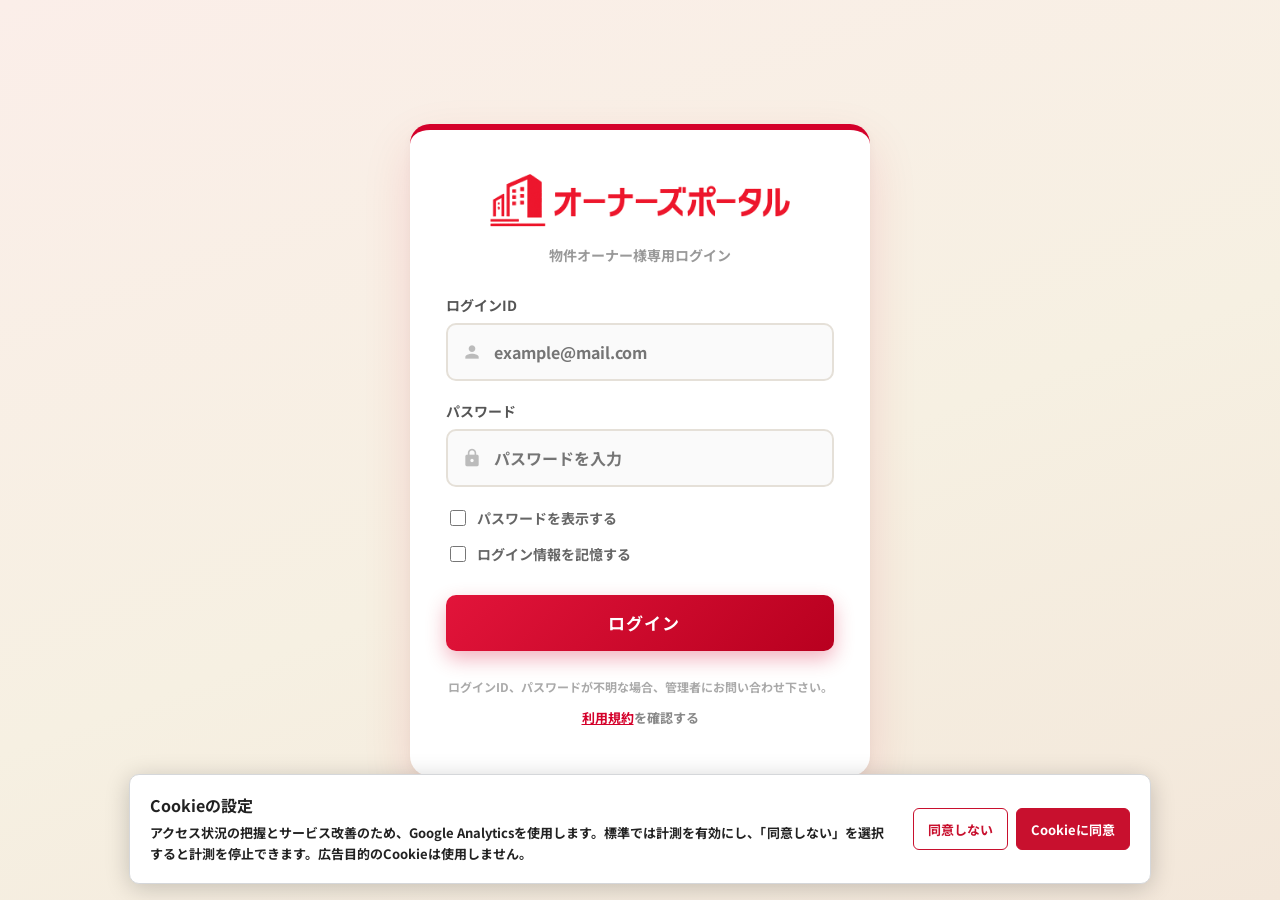
==== commit c5ec2e2e: "Update index.html" ====
--- a/index.html
+++ b/index.html
@@ -104,7 +104,6 @@
       <img src="./images/owner-logo.png" alt="オーナーズポータル" onerror="this.style.display='none'">
     </div>
 
-    <h1 class="login-title">オーナーズポータル</h1>
     <p class="login-subtitle">物件オーナー様専用ログイン</p>
 
     <form id="loginForm" autocomplete="on">
@@ -403,7 +402,7 @@
   </section>
 
  <section id="versionHistory" class="page">
-   <div class="page-title">
+   <div class="notice-page-title">
      <span class="material-icons" aria-hidden="true">history</span>
      <h2>バージョン履歴</h2>
    </div>
@@ -1438,7 +1437,24 @@
     </div>
 
     <div class="year-bar notice-year-bar">
-      <div id="noticeYear" aria-label="表示中のお知らせの年">2026年</div>
+      <button id="prevNoticeYearBtn" type="button" onclick="changeNoticeYear(-1)">
+        ◀ 前年
+      </button>
+
+      <button
+        id="noticeYear"
+        class="year-selector"
+        type="button"
+        onclick="openNoticeYearPicker()"
+        aria-haspopup="dialog"
+        aria-controls="noticeYearPickerModal"
+      >
+        ----年
+      </button>
+
+      <button id="nextNoticeYearBtn" type="button" onclick="changeNoticeYear(1)">
+        次年 ▶
+      </button>
     </div>
 
     <p class="notice-page-note">
@@ -1942,6 +1958,24 @@
         <button onclick="nextModal()">次へ ▶</button>
         <button onclick="closeModal()">✕ 閉じる</button>
       </div>
+    </div>
+  </div>
+
+  <!-- お知らせ：年選択カレンダー -->
+  <div
+    id="noticeYearPickerModal"
+    class="year-picker-modal"
+    role="dialog"
+    aria-modal="true"
+    aria-labelledby="noticeYearPickerTitle"
+    onclick="if(event.target===this)closeNoticeYearPicker()"
+  >
+    <div class="year-picker-box">
+      <div class="year-picker-header">
+        <span id="noticeYearPickerTitle">表示する年を選択</span>
+        <button type="button" class="year-picker-close" onclick="closeNoticeYearPicker()" aria-label="閉じる">✕</button>
+      </div>
+      <div id="noticeYearPickerGrid" class="year-picker-grid"></div>
     </div>
   </div>
 
--- a/style.css
+++ b/style.css
@@ -1593,7 +1593,6 @@
 
 .notice-year-bar {
   margin-top: 0;
-  grid-template-columns: minmax(0, 1fr);
 }
 
 .notice-page-note {
@@ -3272,10 +3271,6 @@
   #paymentPage .month-bar {
     grid-template-columns: 78px minmax(0, 1fr) 78px;
     gap: 8px;
-  }
-
-  #noticeListPage .notice-year-bar {
-    grid-template-columns: minmax(0, 1fr);
   }
 
   #noticeListPage .year-bar button,
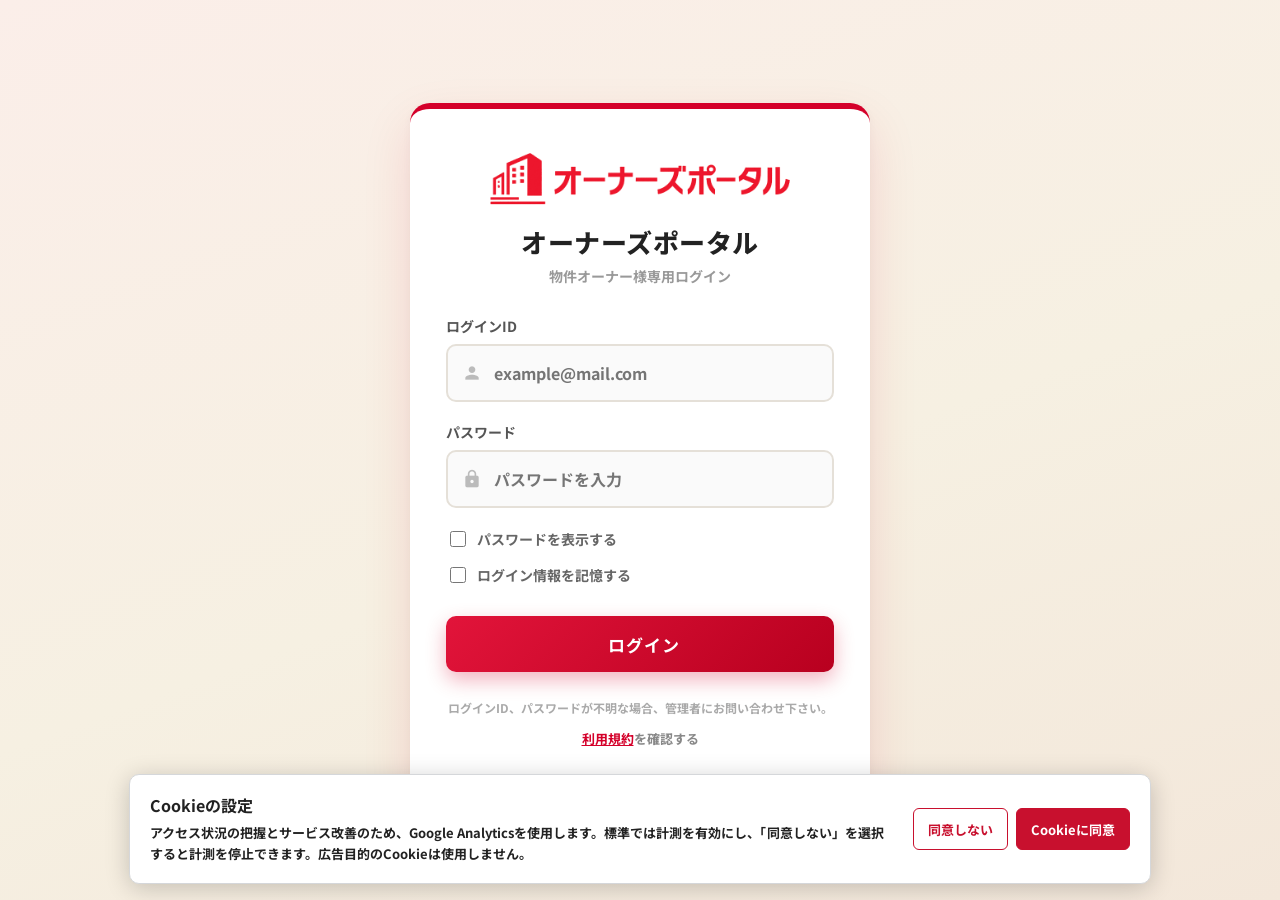
==== commit f48de4bb: "Add files via upload" ====
--- a/index.html
+++ b/index.html
@@ -104,6 +104,7 @@
       <img src="./images/owner-logo.png" alt="オーナーズポータル" onerror="this.style.display='none'">
     </div>
 
+    <h1 class="login-title">オーナーズポータル</h1>
     <p class="login-subtitle">物件オーナー様専用ログイン</p>
 
     <form id="loginForm" autocomplete="on">
@@ -402,7 +403,7 @@
   </section>
 
  <section id="versionHistory" class="page">
-   <div class="notice-page-title">
+   <div class="page-title">
      <span class="material-icons" aria-hidden="true">history</span>
      <h2>バージョン履歴</h2>
    </div>
@@ -1449,7 +1450,7 @@
         aria-haspopup="dialog"
         aria-controls="noticeYearPickerModal"
       >
-        ----年
+        2026年
       </button>
 
       <button id="nextNoticeYearBtn" type="button" onclick="changeNoticeYear(1)">
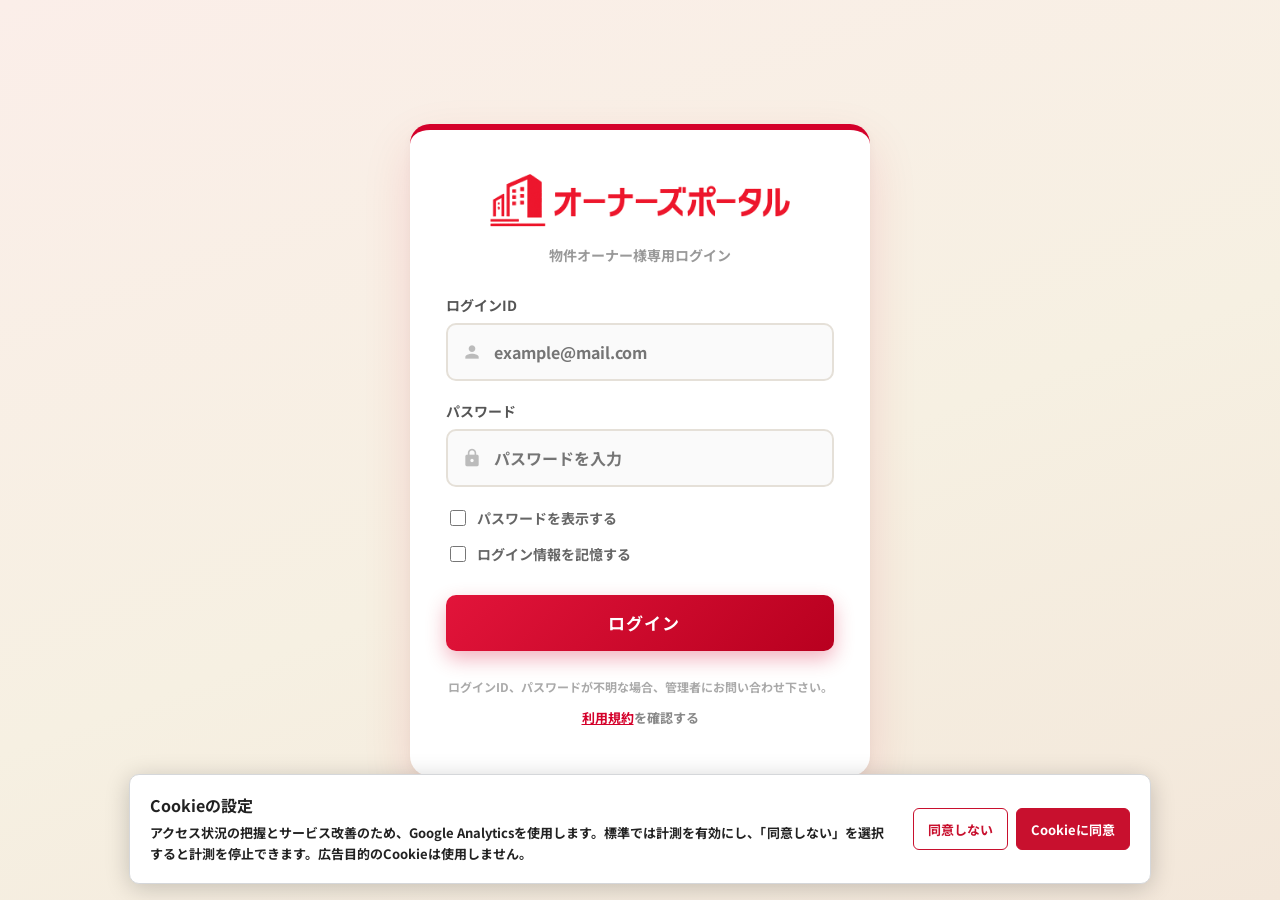
==== commit fead74b1: "Remove login title and update version history title Removed the login title and updated the version " ====
--- a/index.html
+++ b/index.html
@@ -104,7 +104,6 @@
       <img src="./images/owner-logo.png" alt="オーナーズポータル" onerror="this.style.display='none'">
     </div>
 
-    <h1 class="login-title">オーナーズポータル</h1>
     <p class="login-subtitle">物件オーナー様専用ログイン</p>
 
     <form id="loginForm" autocomplete="on">
@@ -403,7 +402,7 @@
   </section>
 
  <section id="versionHistory" class="page">
-   <div class="page-title">
+   <div class="notice-page-title">
      <span class="material-icons" aria-hidden="true">history</span>
      <h2>バージョン履歴</h2>
    </div>
--- a/style.css
+++ b/style.css
@@ -710,6 +710,10 @@
   box-sizing: border-box;
   overflow: hidden;
   z-index: 9999;
+}
+
+body.timeout-active {
+  overflow: hidden !important;
 }
 
 .timeout-page p {
@@ -4201,3 +4205,19 @@
     font-synthesis: weight;
   }
 }
+
+@supports (font: -apple-system-body) {
+  @media screen and (max-width: 1366px) and (hover: none) and (pointer: coarse) {
+    .bottom-nav .icon-wrap .notice-badge,
+    #portal .mobile-portal-badge,
+    #portal .mobile-notice-count {
+      font-family: -apple-system, BlinkMacSystemFont, "Helvetica Neue", sans-serif !important;
+    }
+
+    .bottom-nav .icon-wrap .notice-badge {
+      font-weight: 700 !important;
+      -webkit-text-stroke: 0 !important;
+      text-shadow: none !important;
+    }
+  }
+}
